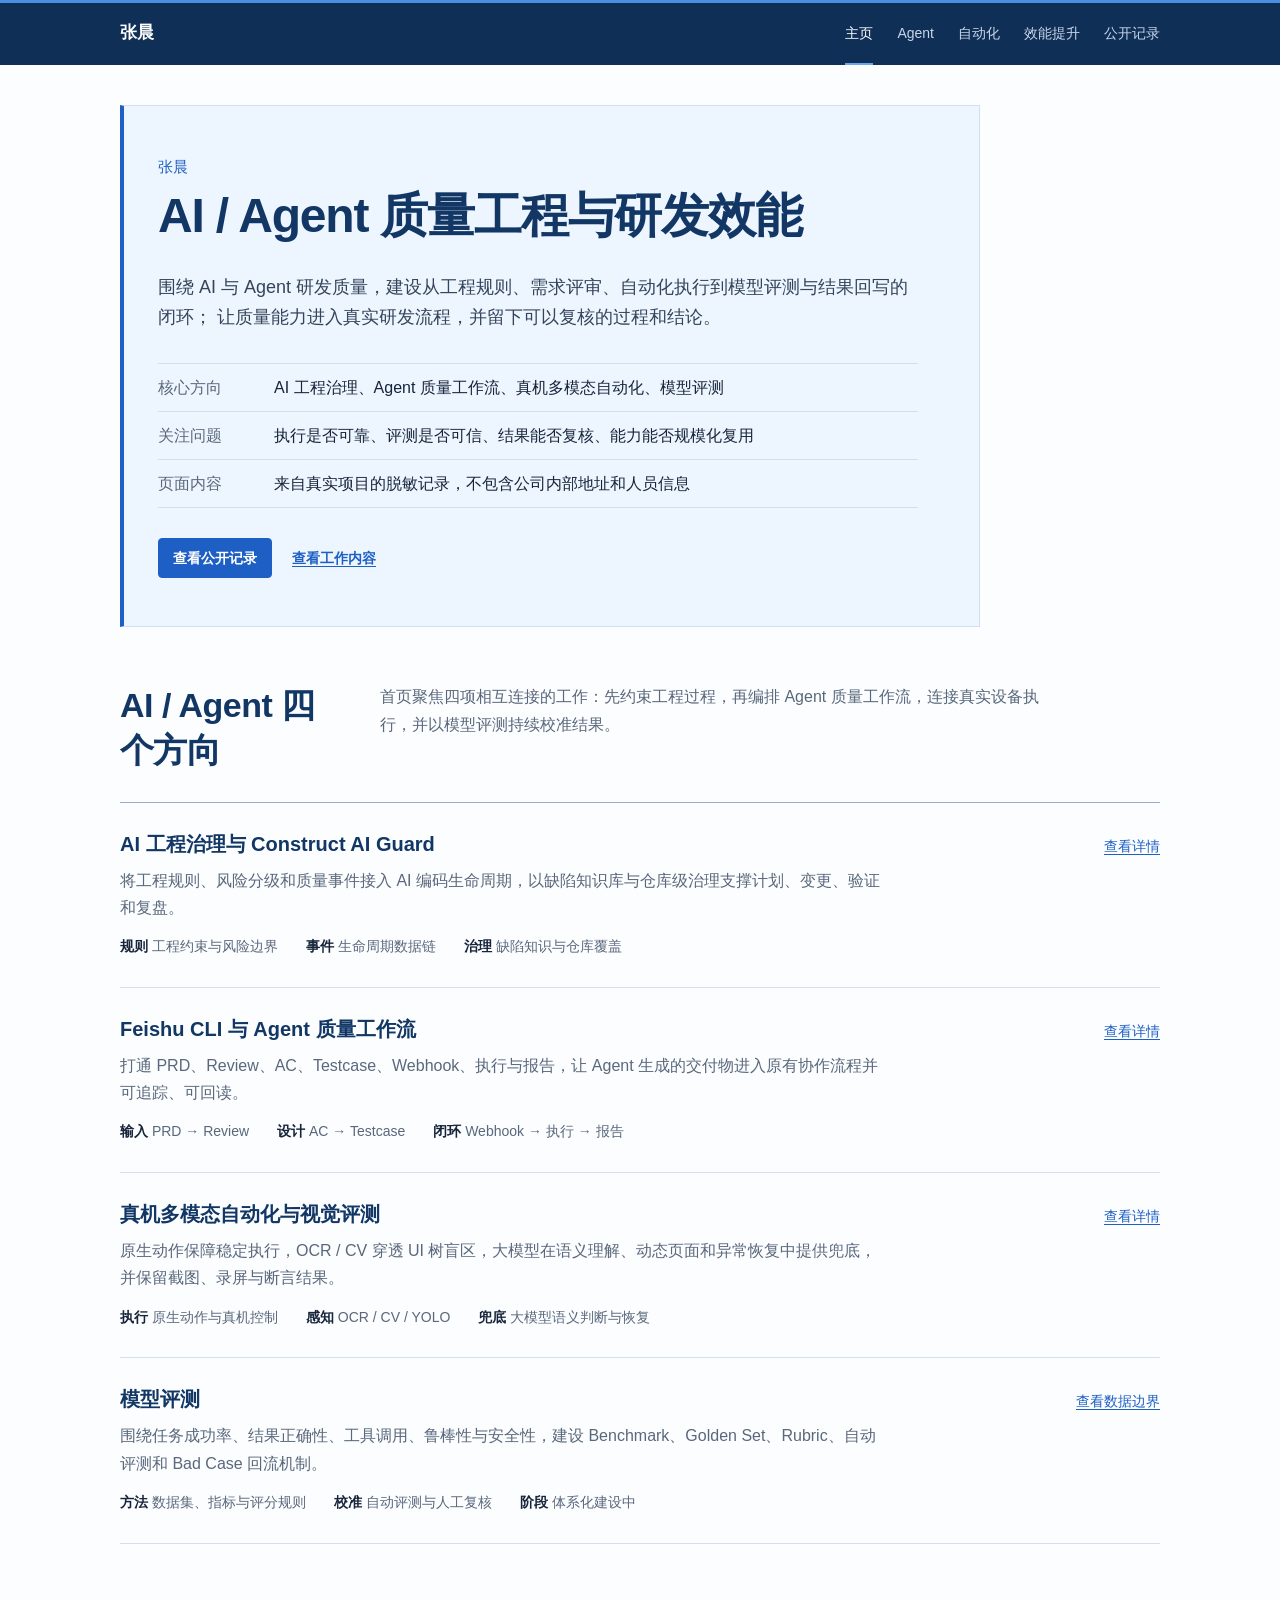
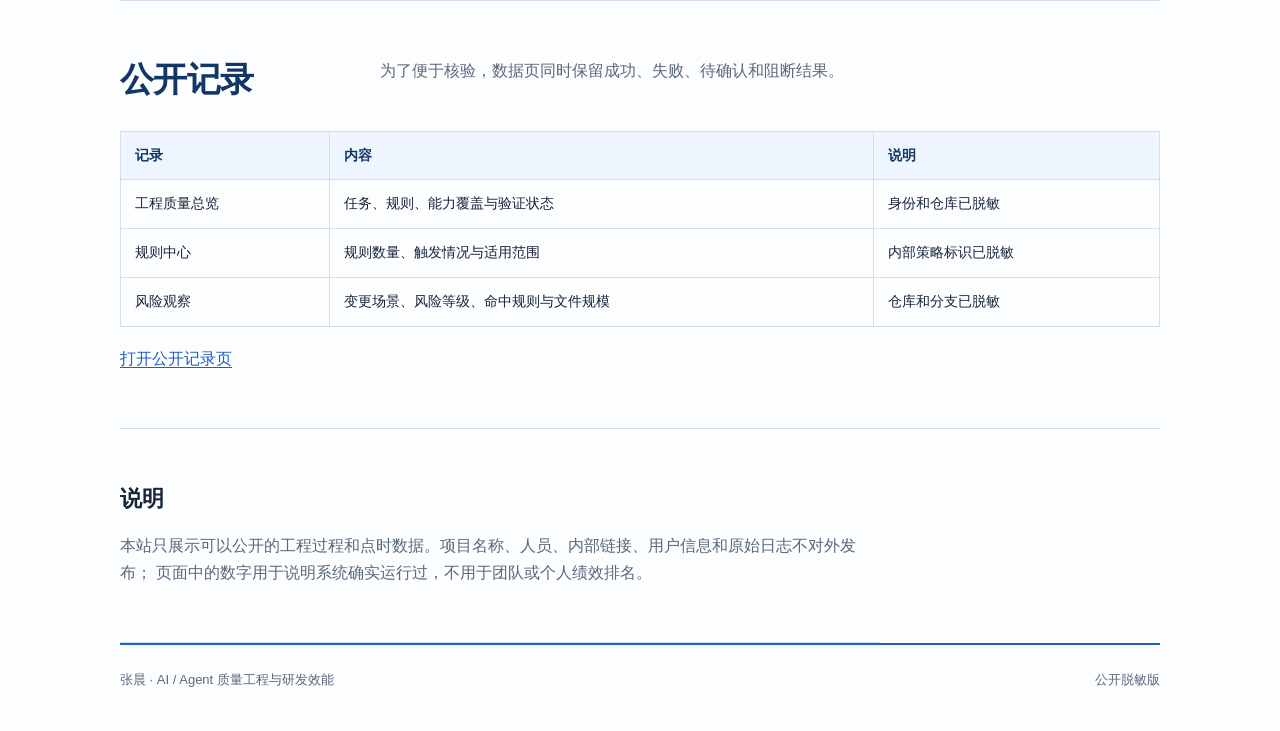
==== index.html @ 1f20533f "Publish complete personal site" ====
<!doctype html>
<html lang="zh-CN">
  <head>
    <meta charset="utf-8">
    <meta name="viewport" content="width=device-width, initial-scale=1">
    <meta name="description" content="张晨的 AI / Agent 质量工程主页：AI 工程治理、Agent 质量工作流、真机多模态自动化与模型评测。">
    <meta name="theme-color" content="#102f57">
    <link rel="canonical" href="https://maple42.github.io/">
    <meta property="og:type" content="website">
    <meta property="og:locale" content="zh_CN">
    <meta property="og:title" content="张晨｜AI / Agent 质量工程与研发效能">
    <meta property="og:description" content="AI 工程治理、Agent 质量工作流、真机多模态自动化与模型评测。">
    <meta property="og:url" content="https://maple42.github.io/">
    <meta property="og:image" content="https://maple42.github.io/assets/ai-quality-overview-redacted.webp">
    <meta name="twitter:card" content="summary_large_image">
    <title>张晨｜AI / Agent 质量工程与研发效能</title>
    <link rel="stylesheet" href="/styles.css?v=20260930-case-carousel">
    <script src="/app.js?v=20260930-case-carousel" defer></script>
  </head>
  <body class="resume-home">
    <a class="skip-link" href="#main">跳到主要内容</a>

    <header class="site-header" data-header>
      <a class="identity" href="/" aria-label="返回张晨个人主页">张晨</a>
      <button class="nav-toggle" type="button" aria-expanded="false" aria-controls="primary-nav" data-nav-toggle>
        <span class="sr-only">打开导航</span>
        <span></span><span></span>
      </button>
      <nav class="primary-nav" id="primary-nav" aria-label="主要导航" data-nav>
        <a class="active" href="/" aria-current="page">主页</a>
        <a href="/agent/">Agent</a>
        <a href="/automation/">自动化</a>
        <a href="/efficiency/">效能提升</a>
        <a href="/evidence/">公开记录</a>
      </nav>
    </header>

    <main id="main" class="resume-main">
      <section class="profile-intro" aria-labelledby="profile-title">
        <p class="profile-name">张晨</p>
        <h1 id="profile-title">AI / Agent 质量工程与研发效能</h1>
        <p class="profile-summary">
          围绕 AI 与 Agent 研发质量，建设从工程规则、需求评审、自动化执行到模型评测与结果回写的闭环；
          让质量能力进入真实研发流程，并留下可以复核的过程和结论。
        </p>
        <dl class="profile-meta">
          <div><dt>核心方向</dt><dd>AI 工程治理、Agent 质量工作流、真机多模态自动化、模型评测</dd></div>
          <div><dt>关注问题</dt><dd>执行是否可靠、评测是否可信、结果能否复核、能力能否规模化复用</dd></div>
          <div><dt>页面内容</dt><dd>来自真实项目的脱敏记录，不包含公司内部地址和人员信息</dd></div>
        </dl>
        <div class="intro-links">
          <a class="button button-primary" href="/evidence/">查看公开记录</a>
          <a class="text-link" href="#work">查看工作内容</a>
        </div>
      </section>

      <section class="resume-section" id="work" aria-labelledby="work-title">
        <header class="resume-section-heading">
          <h2 id="work-title">AI / Agent 四个方向</h2>
          <p>首页聚焦四项相互连接的工作：先约束工程过程，再编排 Agent 质量工作流，连接真实设备执行，并以模型评测持续校准结果。</p>
        </header>

        <div class="work-list">
          <article id="engineering-governance">
            <div class="work-title-row">
              <h3>AI 工程治理与 Construct AI Guard</h3>
              <a href="/agent/">查看详情</a>
            </div>
            <p>将工程规则、风险分级和质量事件接入 AI 编码生命周期，以缺陷知识库与仓库级治理支撑计划、变更、验证和复盘。</p>
            <ul class="fact-list">
              <li><strong>规则</strong> 工程约束与风险边界</li>
              <li><strong>事件</strong> 生命周期数据链</li>
              <li><strong>治理</strong> 缺陷知识与仓库覆盖</li>
            </ul>
          </article>

          <article id="agent-quality-workflow">
            <div class="work-title-row">
              <h3>Feishu CLI 与 Agent 质量工作流</h3>
              <a href="/agent/">查看详情</a>
            </div>
            <p>打通 PRD、Review、AC、Testcase、Webhook、执行与报告，让 Agent 生成的交付物进入原有协作流程并可追踪、可回读。</p>
            <ul class="fact-list">
              <li><strong>输入</strong> PRD → Review</li>
              <li><strong>设计</strong> AC → Testcase</li>
              <li><strong>闭环</strong> Webhook → 执行 → 报告</li>
            </ul>
          </article>

          <article id="multimodal-automation">
            <div class="work-title-row">
              <h3>真机多模态自动化与视觉评测</h3>
              <a href="/automation/">查看详情</a>
            </div>
            <p>原生动作保障稳定执行，OCR / CV 穿透 UI 树盲区，大模型在语义理解、动态页面和异常恢复中提供兜底，并保留截图、录屏与断言结果。</p>
            <ul class="fact-list">
              <li><strong>执行</strong> 原生动作与真机控制</li>
              <li><strong>感知</strong> OCR / CV / YOLO</li>
              <li><strong>兜底</strong> 大模型语义判断与恢复</li>
            </ul>
          </article>

          <article id="model-evaluation">
            <div class="work-title-row">
              <h3>模型评测</h3>
              <a href="/evidence/">查看数据边界</a>
            </div>
            <p>围绕任务成功率、结果正确性、工具调用、鲁棒性与安全性，建设 Benchmark、Golden Set、Rubric、自动评测和 Bad Case 回流机制。</p>
            <ul class="fact-list">
              <li><strong>方法</strong> 数据集、指标与评分规则</li>
              <li><strong>校准</strong> 自动评测与人工复核</li>
              <li><strong>阶段</strong> 体系化建设中</li>
            </ul>
          </article>
        </div>
      </section>

      <section class="resume-section" aria-labelledby="records-title">
        <header class="resume-section-heading">
          <h2 id="records-title">公开记录</h2>
          <p>为了便于核验，数据页同时保留成功、失败、待确认和阻断结果。</p>
        </header>
        <div class="records-table-wrap">
          <table class="records-table">
            <thead>
              <tr><th>记录</th><th>内容</th><th>说明</th></tr>
            </thead>
            <tbody>
              <tr><td>工程质量总览</td><td>任务、规则、能力覆盖与验证状态</td><td>身份和仓库已脱敏</td></tr>
              <tr><td>规则中心</td><td>规则数量、触发情况与适用范围</td><td>内部策略标识已脱敏</td></tr>
              <tr><td>风险观察</td><td>变更场景、风险等级、命中规则与文件规模</td><td>仓库和分支已脱敏</td></tr>
            </tbody>
          </table>
        </div>
        <p class="section-link"><a href="/evidence/">打开公开记录页</a></p>
      </section>

      <section class="resume-section resume-note" aria-labelledby="note-title">
        <h2 id="note-title">说明</h2>
        <p>
          本站只展示可以公开的工程过程和点时数据。项目名称、人员、内部链接、用户信息和原始日志不对外发布；
          页面中的数字用于说明系统确实运行过，不用于团队或个人绩效排名。
        </p>
      </section>
    </main>

    <footer>
      <p>张晨 · AI / Agent 质量工程与研发效能</p>
      <p>公开脱敏版</p>
    </footer>
  </body>
</html>
---- styles.css ----
:root {
  --bg: #fbfdff;
  --surface: #eef5ff;
  --text: #17243a;
  --muted: #5a687b;
  --line: #d4dfed;
  --line-strong: #97acc7;
  --accent: #1d5fc4;
  --accent-dark: #164a9a;
  --accent-soft: #edf5ff;
  --accent-deep: #123765;
  --header: #102f57;
  --max: 1040px;
  --reading: 760px;
}

* { box-sizing: border-box; }

html {
  scroll-behavior: smooth;
  scroll-padding-top: 80px;
}

body {
  margin: 0;
  color: var(--text);
  background: var(--bg);
  font-family: -apple-system, BlinkMacSystemFont, "Segoe UI", "Microsoft YaHei", "PingFang SC", Arial, sans-serif;
  font-size: 16px;
  line-height: 1.7;
  text-rendering: optimizeLegibility;
}

body.menu-open { overflow: hidden; }

a {
  color: var(--accent);
  text-decoration-thickness: 1px;
  text-underline-offset: 3px;
}

a:hover { color: var(--accent-dark); }

button,
a { -webkit-tap-highlight-color: transparent; }

:where(a, button):focus-visible {
  outline: 2px solid var(--accent);
  outline-offset: 3px;
}

img { display: block; max-width: 100%; }

h1,
h2,
h3,
p { overflow-wrap: anywhere; }

h1,
h2,
h3 {
  margin-top: 0;
  line-height: 1.3;
}

h1 { font-size: clamp(34px, 5vw, 48px); letter-spacing: -.025em; }
h2 { font-size: clamp(26px, 3vw, 34px); letter-spacing: -.015em; }
h3 { font-size: 20px; }

strong { font-weight: 650; }

.sr-only {
  position: absolute;
  width: 1px;
  height: 1px;
  padding: 0;
  margin: -1px;
  overflow: hidden;
  clip: rect(0, 0, 0, 0);
  white-space: nowrap;
  border: 0;
}

.skip-link {
  position: fixed;
  top: 10px;
  left: 10px;
  z-index: 100;
  padding: 8px 12px;
  color: #fff;
  background: var(--text);
  transform: translateY(-150%);
}

.skip-link:focus { transform: none; }

.site-header {
  position: sticky;
  top: 0;
  z-index: 20;
  display: flex;
  align-items: center;
  justify-content: space-between;
  width: 100%;
  min-height: 64px;
  padding: 0 max(24px, calc((100vw - var(--max)) / 2));
  border-top: 3px solid #4d8fdf;
  border-bottom: 0;
  background: var(--header);
}

.identity {
  color: #fff;
  font-size: 17px;
  font-weight: 650;
  text-decoration: none;
}

.identity:hover { color: #fff; }
.site-header :focus-visible { outline-color: #9cc7ff; }

.identity-mark { display: none; }

.primary-nav {
  display: flex;
  align-items: center;
  gap: 24px;
}

.primary-nav a {
  padding: 19px 0 17px;
  border-bottom: 2px solid transparent;
  color: #c7d6e9;
  font-size: 14px;
  text-decoration: none;
}

.primary-nav a:hover,
.primary-nav a.active,
.primary-nav a[aria-current] {
  color: #fff;
  border-bottom-color: #6aa7ef;
}

.nav-toggle { display: none; }

.resume-main,
.hero,
.section-pad,
footer {
  width: min(calc(100% - 48px), var(--max));
  margin-inline: auto;
}

/* Homepage: deliberately close to a normal résumé page. */
.profile-intro {
  max-width: 860px;
  margin-top: 40px;
  padding: 48px 34px;
  border: 1px solid var(--line);
  border-left: 4px solid var(--accent);
  background: var(--accent-soft);
}

.profile-name {
  margin: 0 0 6px;
  color: var(--accent);
  font-size: 15px;
}

.profile-intro h1 { margin-bottom: 24px; color: var(--accent-deep); }

.profile-summary {
  max-width: var(--reading);
  margin: 0 0 30px;
  color: #34445a;
  font-size: 18px;
}

.profile-meta {
  max-width: var(--reading);
  margin: 0;
  border-top: 1px solid var(--line);
}

.profile-meta > div {
  display: grid;
  grid-template-columns: 96px 1fr;
  gap: 20px;
  padding: 10px 0;
  border-bottom: 1px solid var(--line);
}

.profile-meta dt { color: var(--muted); }
.profile-meta dd { margin: 0; }

.intro-links,
.hero-actions {
  display: flex;
  flex-wrap: wrap;
  align-items: center;
  gap: 14px 20px;
  margin-top: 30px;
}

.button {
  display: inline-flex;
  align-items: center;
  min-height: 40px;
  padding: 7px 14px;
  border: 1px solid var(--line-strong);
  border-radius: 4px;
  font-size: 14px;
  font-weight: 600;
  text-decoration: none;
}

.button-primary {
  border-color: var(--accent);
  color: #fff;
  background: var(--accent);
}

.button-primary:hover { color: #fff; background: var(--accent-dark); }
.text-link { font-size: 14px; font-weight: 600; }

.resume-section {
  padding: 56px 0;
  border-bottom: 1px solid var(--line);
}

.resume-section-heading {
  display: grid;
  grid-template-columns: 220px 1fr;
  gap: 40px;
  margin-bottom: 30px;
}

.resume-section-heading h2,
.resume-section-heading p { margin: 0; }
.resume-section-heading h2 { color: var(--accent-deep); }
.resume-section-heading p { max-width: 660px; color: var(--muted); }

.work-list { border-top: 1px solid var(--line-strong); }

.work-list article {
  padding: 28px 0;
  border-bottom: 1px solid var(--line);
}

.work-title-row {
  display: flex;
  align-items: baseline;
  justify-content: space-between;
  gap: 20px;
}

.work-title-row h3 { margin-bottom: 10px; color: var(--accent-deep); }
.work-title-row a { flex: none; font-size: 14px; }
.work-list article > p { max-width: 760px; margin: 0 0 14px; color: var(--muted); }

.fact-list {
  display: flex;
  flex-wrap: wrap;
  gap: 8px 28px;
  margin: 0;
  padding: 0;
  color: var(--muted);
  font-size: 14px;
  list-style: none;
}

.fact-list strong { color: var(--text); }

.records-table-wrap { overflow-x: auto; }

.records-table {
  width: 100%;
  border-collapse: collapse;
  font-size: 14px;
}

.records-table th,
.records-table td {
  padding: 12px 14px;
  border: 1px solid var(--line);
  text-align: left;
  vertical-align: top;
}

.records-table th { color: var(--accent-deep); background: var(--surface); font-weight: 600; }
.section-link { margin: 18px 0 0; }
.resume-note { max-width: var(--reading); }
.resume-note h2 { font-size: 22px; }
.resume-note p { margin-bottom: 0; color: var(--muted); }

/* Detail pages */
.hero {
  display: block;
  min-height: 0;
  margin-top: 32px;
  padding: 48px 32px 38px;
  border: 1px solid var(--line);
  border-left: 4px solid var(--accent);
  background: var(--accent-soft);
}

.hero-copy { max-width: 780px; }

.eyebrow,
.section-index,
.case-label {
  margin: 0 0 12px;
  color: var(--accent);
  font-size: 13px;
  font-weight: 600;
}

.eyebrow > span { display: none; }
.hero h1 { margin-bottom: 20px; color: var(--accent-deep); }
.hero h1 em,
.closing h2 em { color: inherit; font-style: normal; }

.hero-lede {
  max-width: var(--reading);
  margin: 0;
  color: #34445a;
  font-size: 18px;
}

.proof-strip {
  display: grid;
  grid-template-columns: repeat(4, 1fr);
  margin-top: 44px;
  border-top: 1px solid var(--line);
  border-bottom: 1px solid var(--line);
  background: rgba(255, 255, 255, .66);
}

.proof-strip article { padding: 16px 18px 16px 0; }
.proof-strip article + article { padding-left: 18px; border-left: 1px solid var(--line); }
.proof-strip strong { display: block; margin-bottom: 2px; color: var(--accent-deep); font-size: 20px; }
.proof-strip span { color: var(--muted); font-size: 13px; }

.section-pad { padding: 64px 0; }

.manifesto { max-width: var(--reading); }
.manifesto h2 { margin-bottom: 18px; }
.manifesto > p:last-child { margin-bottom: 0; color: var(--muted); }

.section-heading {
  max-width: var(--reading);
  margin-bottom: 36px;
}

.section-heading h2 { margin-bottom: 16px; color: var(--accent-deep); }
.section-heading > p:last-child { margin-bottom: 0; color: var(--muted); }

.control-plane { border-top: 1px solid var(--line-strong); }

.system-stack {
  margin: 0;
  padding: 0;
  border-top: 1px solid var(--line-strong);
  list-style: none;
}

.system-stack li {
  display: grid;
  grid-template-columns: 46px minmax(0, 1fr) 180px;
  gap: 20px;
  align-items: start;
  padding: 16px 0;
  border-bottom: 1px solid var(--line);
}

.system-stack li > span,
.system-stack li > small {
  color: var(--muted);
  font-size: 12px;
}

.system-stack li > span { color: var(--accent); font-weight: 700; }

.system-stack li > small { text-align: right; }
.system-stack strong { display: block; margin-bottom: 2px; }
.system-stack p { margin: 0; color: var(--muted); font-size: 14px; }

.component-grid {
  display: grid;
  grid-template-columns: repeat(2, minmax(0, 1fr));
  gap: 52px;
  margin-top: 52px;
}

.component-detail {
  padding-top: 18px;
  border-top: 2px solid var(--accent);
}

.component-detail h3 { margin-bottom: 12px; color: var(--accent-deep); font-size: 24px; }
.component-detail > p:not(.section-index) { margin: 0 0 22px; color: var(--muted); }

.component-spec {
  margin: 0;
  border-top: 1px solid var(--line);
}

.component-spec > div {
  display: grid;
  grid-template-columns: 62px 1fr;
  gap: 14px;
  padding: 12px 0;
  border-bottom: 1px solid var(--line);
}

.component-spec dt {
  color: var(--accent);
  font-size: 12px;
  font-weight: 600;
}

.component-spec dd { margin: 0; font-size: 14px; }

.execution-contract {
  margin-top: 56px;
  padding: 24px 0;
  border-top: 1px solid var(--line-strong);
  border-bottom: 1px solid var(--line-strong);
}

.execution-contract h3 { margin-bottom: 18px; color: var(--accent-deep); font-size: 22px; }

.state-flow {
  display: grid;
  grid-template-columns: repeat(8, minmax(0, 1fr));
  margin: 0;
  padding: 0;
  border: 1px solid var(--line);
  list-style: none;
}

.state-flow li {
  min-width: 0;
  padding: 12px;
}

.state-flow li + li { border-left: 1px solid var(--line); }
.state-flow span,
.state-flow strong,
.state-flow small { display: block; }
.state-flow span,
.state-flow small { color: var(--muted); font-size: 11px; }
.state-flow span { color: var(--accent); font-weight: 700; }
.state-flow strong { margin: 5px 0 2px; color: var(--accent-deep); font-size: 14px; }

.contract-note {
  max-width: 860px;
  margin: 16px 0 0;
  color: var(--muted);
  font-size: 13px;
}

.boundary-table-wrap {
  margin-top: 44px;
  overflow-x: auto;
}

.boundary-table {
  width: 100%;
  border-collapse: collapse;
  font-size: 14px;
}

.boundary-table th,
.boundary-table td {
  padding: 11px 13px;
  border: 1px solid var(--line);
  text-align: left;
  vertical-align: top;
}

.boundary-table th { color: var(--accent-deep); background: var(--surface); font-weight: 600; }
.boundary-table th:first-child { width: 150px; }
.boundary-table th:nth-child(2) { width: 160px; }

.capability { padding-top: 0; }

.capability-row {
  display: grid;
  grid-template-columns: minmax(260px, .85fr) minmax(0, 1.4fr);
  gap: clamp(32px, 6vw, 68px);
  align-items: start;
  padding: 56px 0;
  border-top: 1px solid var(--line-strong);
}

.capability-row:last-child { border-bottom: 1px solid var(--line-strong); }
.capability-row.reverse .capability-media,
.capability-row.reverse .capability-copy { order: initial; }
.capability-row.text-only { grid-template-columns: 1fr; }
.capability-row.text-only .capability-copy { max-width: 840px; }

.capability-media img {
  width: 100%;
  height: auto;
  border: 1px solid var(--line);
  background: var(--surface);
}

.image-tag {
  display: block;
  margin-top: 8px;
  color: var(--accent);
  font-size: 12px;
}

.case-carousel {
  border-top: 1px solid var(--line-strong);
  border-bottom: 1px solid var(--line-strong);
  background: #fff;
}

.case-carousel-toolbar {
  display: flex;
  align-items: center;
  justify-content: space-between;
  gap: 24px;
  min-height: 66px;
  padding: 10px 18px;
  border-bottom: 1px solid var(--line);
}

.case-carousel-tabs,
.case-carousel-controls {
  display: flex;
  align-items: center;
}

.case-carousel-tabs { gap: 26px; }

.case-carousel-tabs button {
  padding: 8px 0 6px;
  border: 0;
  border-bottom: 2px solid transparent;
  color: var(--muted);
  background: transparent;
  font: inherit;
  font-size: 14px;
  font-weight: 650;
  cursor: pointer;
}

.case-carousel-tabs button[aria-selected="true"] {
  border-bottom-color: var(--accent);
  color: var(--accent-deep);
}

.case-carousel-controls { gap: 10px; }

.case-carousel-controls button {
  display: grid;
  place-items: center;
  width: 38px;
  height: 38px;
  padding: 0;
  border: 1px solid var(--line);
  color: var(--accent-deep);
  background: #fff;
  font: inherit;
  font-size: 18px;
  line-height: 1;
  cursor: pointer;
}

.case-carousel-controls button:hover:not([aria-disabled="true"]) {
  border-color: var(--accent);
  color: var(--accent);
}

.case-carousel-controls button[aria-disabled="true"] { opacity: .38; cursor: default; }

.case-carousel-controls span {
  min-width: 44px;
  color: var(--muted);
  font-size: 12px;
  text-align: center;
}

.case-carousel-viewport {
  overflow-x: auto;
  overscroll-behavior-x: contain;
  scroll-snap-type: x mandatory;
  scrollbar-width: none;
}

.case-carousel-viewport::-webkit-scrollbar { display: none; }
.case-carousel-viewport:focus-visible { outline: 2px solid var(--accent); outline-offset: 3px; }
.case-carousel-track { display: flex; }

.case-slide {
  display: grid;
  grid-template-columns: minmax(0, 1.2fr) minmax(300px, .8fr);
  flex: 0 0 100%;
  min-width: 0;
  margin: 0;
  scroll-snap-align: start;
  scroll-snap-stop: always;
}

.case-slide-media {
  display: grid;
  place-items: center;
  height: 540px;
  min-width: 0;
  padding: 22px;
  overflow: hidden;
  border: 0;
  border-right: 1px solid var(--line);
  background: #f3f7fc;
}

.case-slide-media.snapshot-image-link { border-right: 1px solid var(--line); }

.case-slide-media > img,
.case-slide-media-pair .snapshot-image-link img {
  width: auto;
  max-width: 100%;
  height: auto;
  max-height: 100%;
  object-fit: contain;
}

.case-slide-media-pair {
  grid-template-columns: repeat(2, minmax(0, 1fr));
  gap: 14px;
}

.case-slide-media-pair .snapshot-image-link {
  display: grid;
  place-items: center;
  width: 100%;
  height: 100%;
  min-width: 0;
  overflow: hidden;
  border: 0;
}

.case-slide figcaption {
  display: flex;
  flex-direction: column;
  justify-content: center;
  padding: clamp(28px, 4vw, 46px);
  background: var(--bg);
}

.case-slide figcaption h3 {
  margin: 0 0 14px;
  color: var(--accent-deep);
  font-size: clamp(24px, 3vw, 32px);
}

.case-slide figcaption > p:not(.section-index) {
  margin: 0;
  color: var(--muted);
  font-size: 14px;
}

.case-slide figcaption > span {
  margin-top: 20px;
  padding-top: 14px;
  border-top: 1px solid var(--line);
  color: var(--accent);
  font-size: 12px;
  font-weight: 650;
}

.case-carousel-numbers {
  grid-template-columns: repeat(4, minmax(0, 1fr));
  margin-top: 24px;
}

.capability-copy h2 { margin-bottom: 16px; color: var(--accent-deep); font-size: clamp(25px, 3vw, 32px); }
.capability-intro { margin: 0 0 24px; color: var(--muted); }

.detail-list {
  margin: 0 0 22px;
  padding: 0;
  border-top: 1px solid var(--line);
  list-style: none;
}

.detail-list li {
  display: grid;
  grid-template-columns: 72px 1fr;
  gap: 18px;
  padding: 13px 0;
  border-bottom: 1px solid var(--line);
}

.detail-list li > span {
  color: var(--accent);
  font-size: 12px;
  font-weight: 600;
}

.detail-list strong { display: block; margin-bottom: 2px; }
.detail-list p { margin: 0; color: var(--muted); font-size: 14px; }

.tag-cloud {
  display: flex;
  flex-wrap: wrap;
  gap: 4px 18px;
  margin: 18px 0;
  color: var(--muted);
  font-size: 13px;
}

.tag-cloud span::before { content: "· "; color: var(--accent); }

.architecture-board {
  margin: 0 0 34px;
  border: 1px solid var(--line);
}

.architecture-board > a { display: block; overflow-x: auto; }
.architecture-board img { width: 100%; height: auto; background: var(--surface); }

.architecture-board figcaption {
  display: grid;
  grid-template-columns: 190px 1fr;
  gap: 20px;
  padding: 14px 16px;
  border-top: 1px solid var(--line);
  color: var(--muted);
  font-size: 13px;
}

.architecture-board figcaption p { margin: 0; }
.mobile-scroll-hint { display: none; }

.agent-architecture-hero {
  display: grid;
  align-items: center;
  width: min(calc(100% - 32px), 1500px);
  min-height: calc(100vh - 64px);
  min-height: calc(100svh - 64px);
  margin-inline: auto;
  padding: 20px 0 30px;
}

.architecture-board-primary {
  width: 100%;
  margin: 0;
  background: var(--surface);
}

.architecture-board-primary > a {
  display: flex;
  align-items: center;
  justify-content: center;
}

.architecture-board-primary img {
  width: auto;
  max-width: 100%;
  max-height: calc(100vh - 160px);
  max-height: calc(100svh - 160px);
  object-fit: contain;
}

.architecture-board-primary figcaption { background: var(--bg); }

.architecture-principles {
  display: grid;
  grid-template-columns: repeat(3, 1fr);
  gap: 28px;
}

.architecture-principles article { padding-top: 16px; border-top: 1px solid var(--line-strong); }
.architecture-principles article > span { color: var(--accent); font-size: 12px; font-weight: 700; }
.architecture-principles h3 { margin: 10px 0 6px; color: var(--accent-deep); }
.architecture-principles p { margin: 0; color: var(--muted); font-size: 14px; }

.case-grid {
  display: grid;
  grid-template-columns: repeat(2, minmax(0, 1fr));
  gap: 34px 48px;
}

.case-card { padding-top: 18px; border-top: 1px solid var(--line-strong); }
.case-number { display: block; margin-bottom: 8px; color: var(--accent); font-size: 12px; font-weight: 700; }
.case-card h3 { margin-bottom: 10px; color: var(--accent-deep); }
.case-card > p { color: var(--muted); }

.case-metrics {
  display: grid;
  grid-template-columns: auto 1fr;
  gap: 5px 12px;
  margin-top: 16px;
  padding-top: 12px;
  border-top: 1px solid var(--line);
  font-size: 13px;
}

.case-metrics span { color: var(--muted); }

.method {
  display: grid;
  grid-template-columns: minmax(0, .8fr) minmax(0, 1.2fr);
  gap: clamp(38px, 7vw, 80px);
  align-items: start;
}

.method-copy p { color: var(--muted); }
.method-copy h2 { color: var(--accent-deep); }
.method-flow { margin: 0; padding: 0; border-top: 1px solid var(--line-strong); list-style: none; }
.method-flow li { display: grid; grid-template-columns: 70px 1fr; gap: 18px; padding: 14px 0; border-bottom: 1px solid var(--line); }
.method-flow li > span { color: var(--accent); font-size: 12px; font-weight: 700; }
.method-flow strong { display: block; }
.method-flow p { margin: 2px 0 0; color: var(--muted); font-size: 13px; }

.evidence-source { color: var(--muted); font-size: 13px; }
.redaction { color: #8c959f; letter-spacing: .08em; }

.evidence-numbers {
  display: grid;
  grid-template-columns: repeat(2, minmax(0, 1fr));
  gap: 12px 24px;
  margin: 20px 0;
  padding: 14px 0;
  border-top: 1px solid var(--line);
  border-bottom: 1px solid var(--line);
}

.evidence-numbers strong,
.evidence-numbers span { display: block; }
.evidence-numbers span { color: var(--muted); font-size: 13px; }
.evidence-note,
.snapshot-boundary { padding: 12px 14px; border-left: 3px solid var(--accent); color: var(--muted); background: var(--surface); font-size: 13px; }

.snapshot-grid {
  display: grid;
  grid-template-columns: repeat(2, minmax(0, 1fr));
  gap: 32px;
}

.snapshot-card { margin: 0; }
.snapshot-card-wide { grid-column: 1 / -1; }
.snapshot-image-link { display: block; border: 1px solid var(--line); }
.snapshot-image-link img { width: 100%; height: auto; }
.snapshot-card figcaption { padding-top: 12px; }
.snapshot-heading { display: flex; justify-content: space-between; gap: 16px; }
.snapshot-heading span,
.snapshot-heading > strong { color: var(--muted); font-size: 12px; }
.snapshot-heading span { color: var(--accent); font-weight: 700; }
.snapshot-heading h3 { margin: 4px 0 8px; }
.snapshot-card figcaption > p { margin: 0 0 12px; color: var(--muted); font-size: 14px; }
.snapshot-metrics { display: flex; flex-wrap: wrap; gap: 12px 24px; margin: 0; }
.snapshot-metrics div { min-width: 90px; }
.snapshot-metrics dt { font-weight: 650; }
.snapshot-metrics dd { margin: 0; color: var(--muted); font-size: 12px; }
.snapshot-boundary { margin-top: 28px; }

.closing {
  max-width: var(--reading);
  text-align: left;
  border-top: 1px solid var(--line-strong);
}

.closing h2 { margin-bottom: 14px; }
.closing > p { color: var(--muted); }

footer {
  display: flex;
  justify-content: space-between;
  gap: 24px;
  padding: 24px 0 40px;
  border-top: 2px solid var(--accent);
  color: var(--muted);
  font-size: 13px;
}

footer p { margin: 0; }

.reveal { opacity: 1; transform: none; }
.scroll-progress,
.back-to-top { display: none; }

.image-lightbox {
  width: min(1100px, calc(100vw - 40px));
  max-width: none;
  padding: 0;
  border: 1px solid var(--line-strong);
  background: #fff;
}

.image-lightbox::backdrop { background: rgba(0, 0, 0, .65); }
.lightbox-panel { position: relative; padding: 42px 18px 18px; }
.lightbox-panel img { max-height: 78vh; margin: 0 auto; }
.lightbox-panel p { margin: 12px 0 0; color: var(--muted); font-size: 13px; }
.lightbox-close { position: absolute; top: 6px; right: 10px; border: 0; background: transparent; font-size: 28px; cursor: pointer; }

@media (max-width: 820px) {
  .resume-section-heading,
  .capability-row,
  .method { grid-template-columns: 1fr; }

  .component-grid { grid-template-columns: 1fr; gap: 38px; }
  .state-flow { grid-template-columns: repeat(4, minmax(0, 1fr)); }
  .state-flow li:nth-child(5) { border-left: 0; }
  .state-flow li:nth-child(n+5) { border-top: 1px solid var(--line); }

  .case-slide { grid-template-columns: 1fr; }
  .case-slide-media,
  .case-slide-media.snapshot-image-link {
    height: 460px;
    border-right: 0;
    border-bottom: 1px solid var(--line);
  }
  .case-slide figcaption { min-height: 250px; }
  .case-carousel-numbers { grid-template-columns: repeat(2, minmax(0, 1fr)); }

  .architecture-principles { grid-template-columns: 1fr; gap: 20px; }
  .case-grid { gap: 28px; }
}

@media (max-width: 720px) {
  html { scroll-padding-top: 64px; }

  .resume-main,
  .hero,
  .section-pad,
  footer { width: min(calc(100% - 32px), var(--max)); }

  .site-header { min-height: 58px; padding-inline: 16px; }

  .nav-toggle {
    display: grid;
    place-content: center;
    gap: 5px;
    width: 40px;
    height: 40px;
    padding: 0;
    border: 1px solid var(--line);
    border-radius: 4px;
    background: #fff;
  }

  .nav-toggle > span:not(.sr-only) { display: block; width: 18px; height: 1px; background: var(--text); }

  .primary-nav {
    position: absolute;
    top: 57px;
    left: 0;
    right: 0;
    display: none;
    max-height: calc(100dvh - 58px);
    padding: 8px 16px 16px;
    overflow-y: auto;
    border-bottom: 1px solid var(--line);
    background: #fff;
  }

  .primary-nav.open { display: block; }
  .primary-nav a { display: block; padding: 10px 0; border-bottom: 1px solid var(--line); color: var(--muted); }
  .primary-nav a:hover,
  .primary-nav a.active,
  .primary-nav a[aria-current] { border-bottom-color: var(--line); color: var(--accent-deep); font-weight: 600; }

  .profile-intro { margin-top: 24px; padding: 36px 22px; }
  .profile-summary,
  .hero-lede { font-size: 16px; }
  .profile-meta > div { grid-template-columns: 1fr; gap: 2px; }
  .resume-section { padding: 44px 0; }
  .resume-section-heading { gap: 8px; }
  .work-title-row { align-items: flex-start; }
  .fact-list { display: block; }
  .fact-list li + li { margin-top: 5px; }

  .hero { margin-top: 24px; padding: 36px 22px 30px; }
  .proof-strip { grid-template-columns: repeat(2, 1fr); }
  .proof-strip article + article { border-left: 0; }
  .proof-strip article:nth-child(even) { padding-left: 16px; border-left: 1px solid var(--line); }
  .proof-strip article:nth-child(n+3) { border-top: 1px solid var(--line); }
  .section-pad { padding: 48px 0; }

  .capability-row { padding: 42px 0; }

  .system-stack li {
    grid-template-columns: 34px 1fr;
    gap: 12px;
  }

  .system-stack li > small {
    grid-column: 2;
    text-align: left;
  }

  .component-spec > div { grid-template-columns: 52px 1fr; }
  .state-flow { grid-template-columns: repeat(2, minmax(0, 1fr)); }
  .state-flow li:nth-child(odd) { border-left: 0; }
  .state-flow li:nth-child(n+3) { border-top: 1px solid var(--line); }
  .detail-list li,
  .method-flow li { grid-template-columns: 58px 1fr; gap: 12px; }
  .case-grid,
  .snapshot-grid { grid-template-columns: 1fr; }
  .snapshot-card-wide { grid-column: auto; }
  .evidence-numbers { grid-template-columns: 1fr; }
  .evidence-numbers.case-carousel-numbers { grid-template-columns: repeat(2, minmax(0, 1fr)); }

  .case-carousel-toolbar { flex-wrap: wrap; gap: 8px 18px; padding-inline: 14px; }
  .case-carousel-tabs { flex: 1 1 auto; justify-content: space-between; gap: 18px; }
  .case-carousel-controls { margin-left: auto; }
  .case-slide-media,
  .case-slide-media.snapshot-image-link { height: min(410px, 112vw); padding: 14px; }
  .case-slide-media-pair { gap: 8px; }
  .case-slide figcaption { min-height: 0; padding: 26px 22px 30px; }
  .case-slide figcaption h3 { font-size: 24px; }

  .architecture-board img { min-width: 760px; }
  .architecture-board figcaption { grid-template-columns: 1fr; gap: 4px; }
  .mobile-scroll-hint { display: inline; }

  .agent-architecture-hero {
    width: 100%;
    min-height: 0;
    padding: 12px 0 26px;
  }

  .architecture-board-primary {
    border-right: 0;
    border-left: 0;
  }

  .architecture-board-primary img {
    width: 100%;
    max-width: none;
    max-height: none;
    min-width: 900px;
  }

  .architecture-board-primary figcaption { padding-inline: 16px; }

  footer { display: block; }
  footer p + p { margin-top: 4px; }
}

@media (prefers-reduced-motion: reduce) {
  html { scroll-behavior: auto; }
}
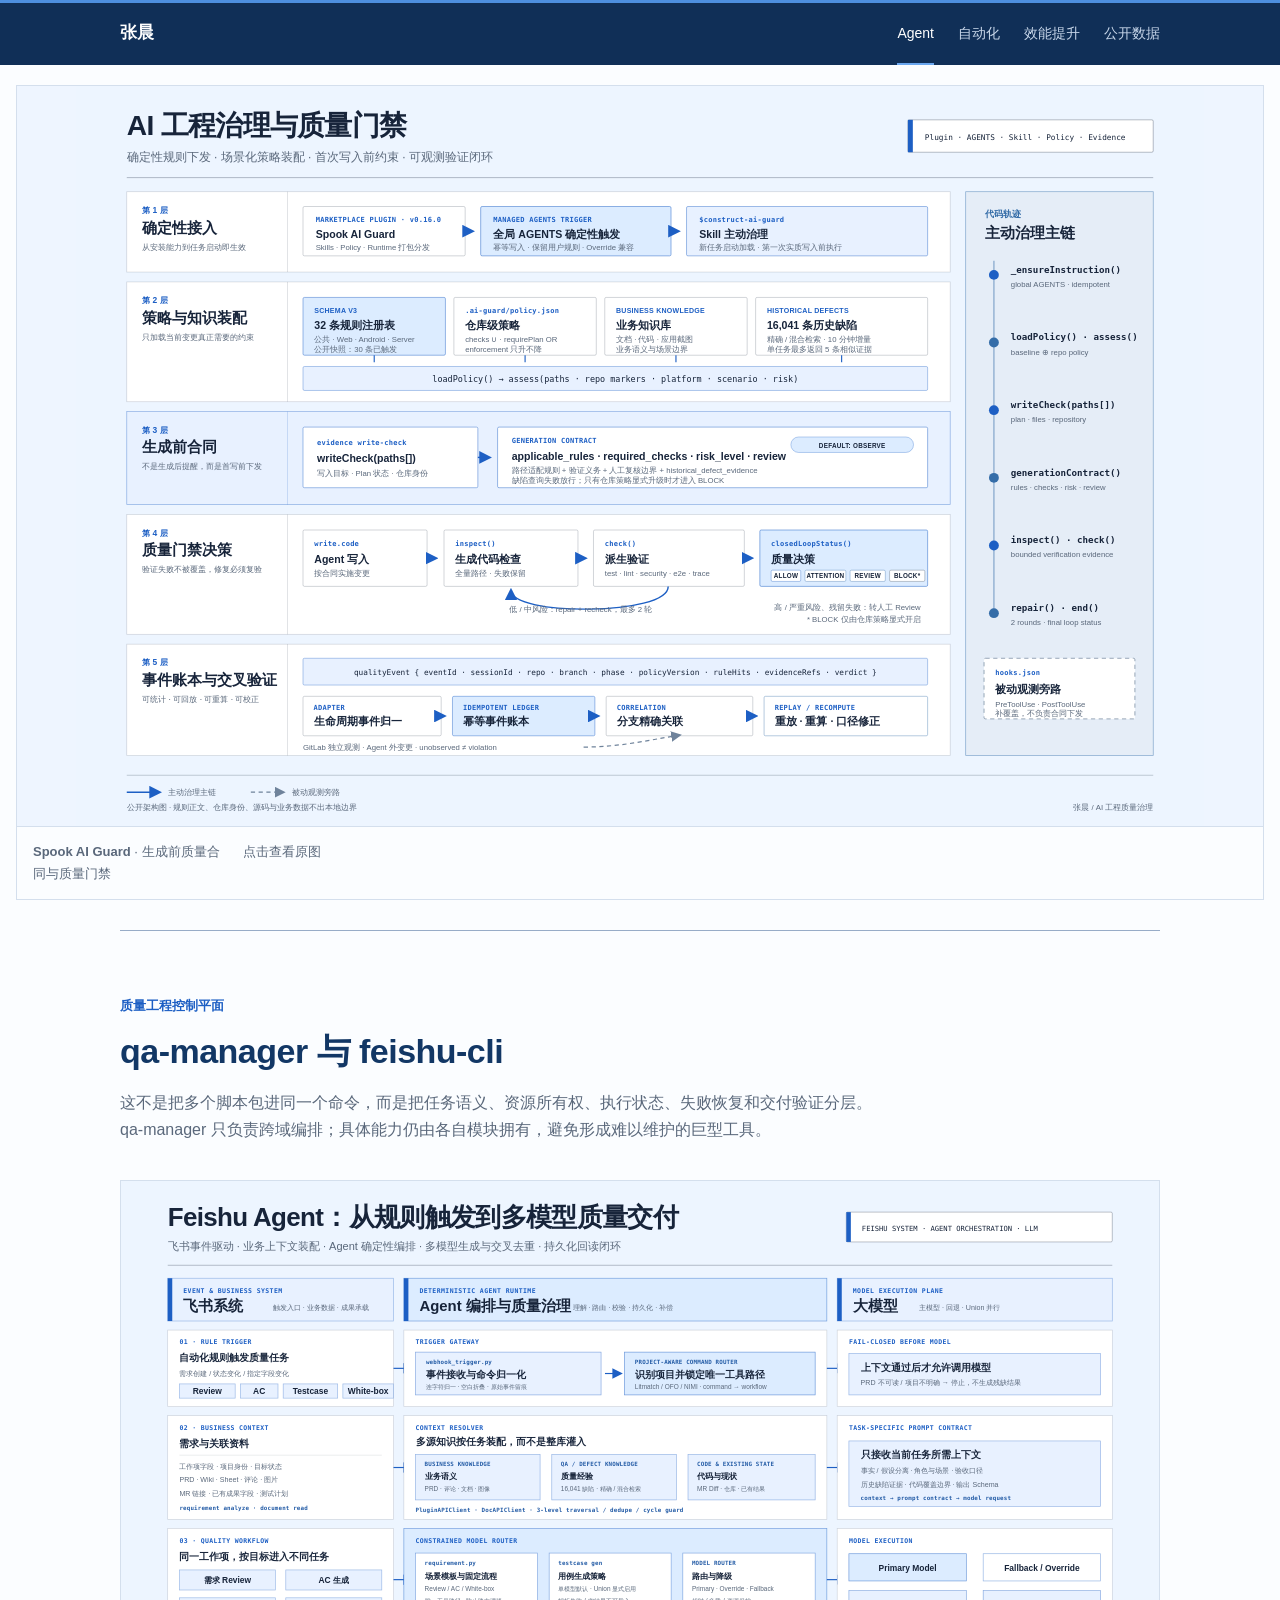
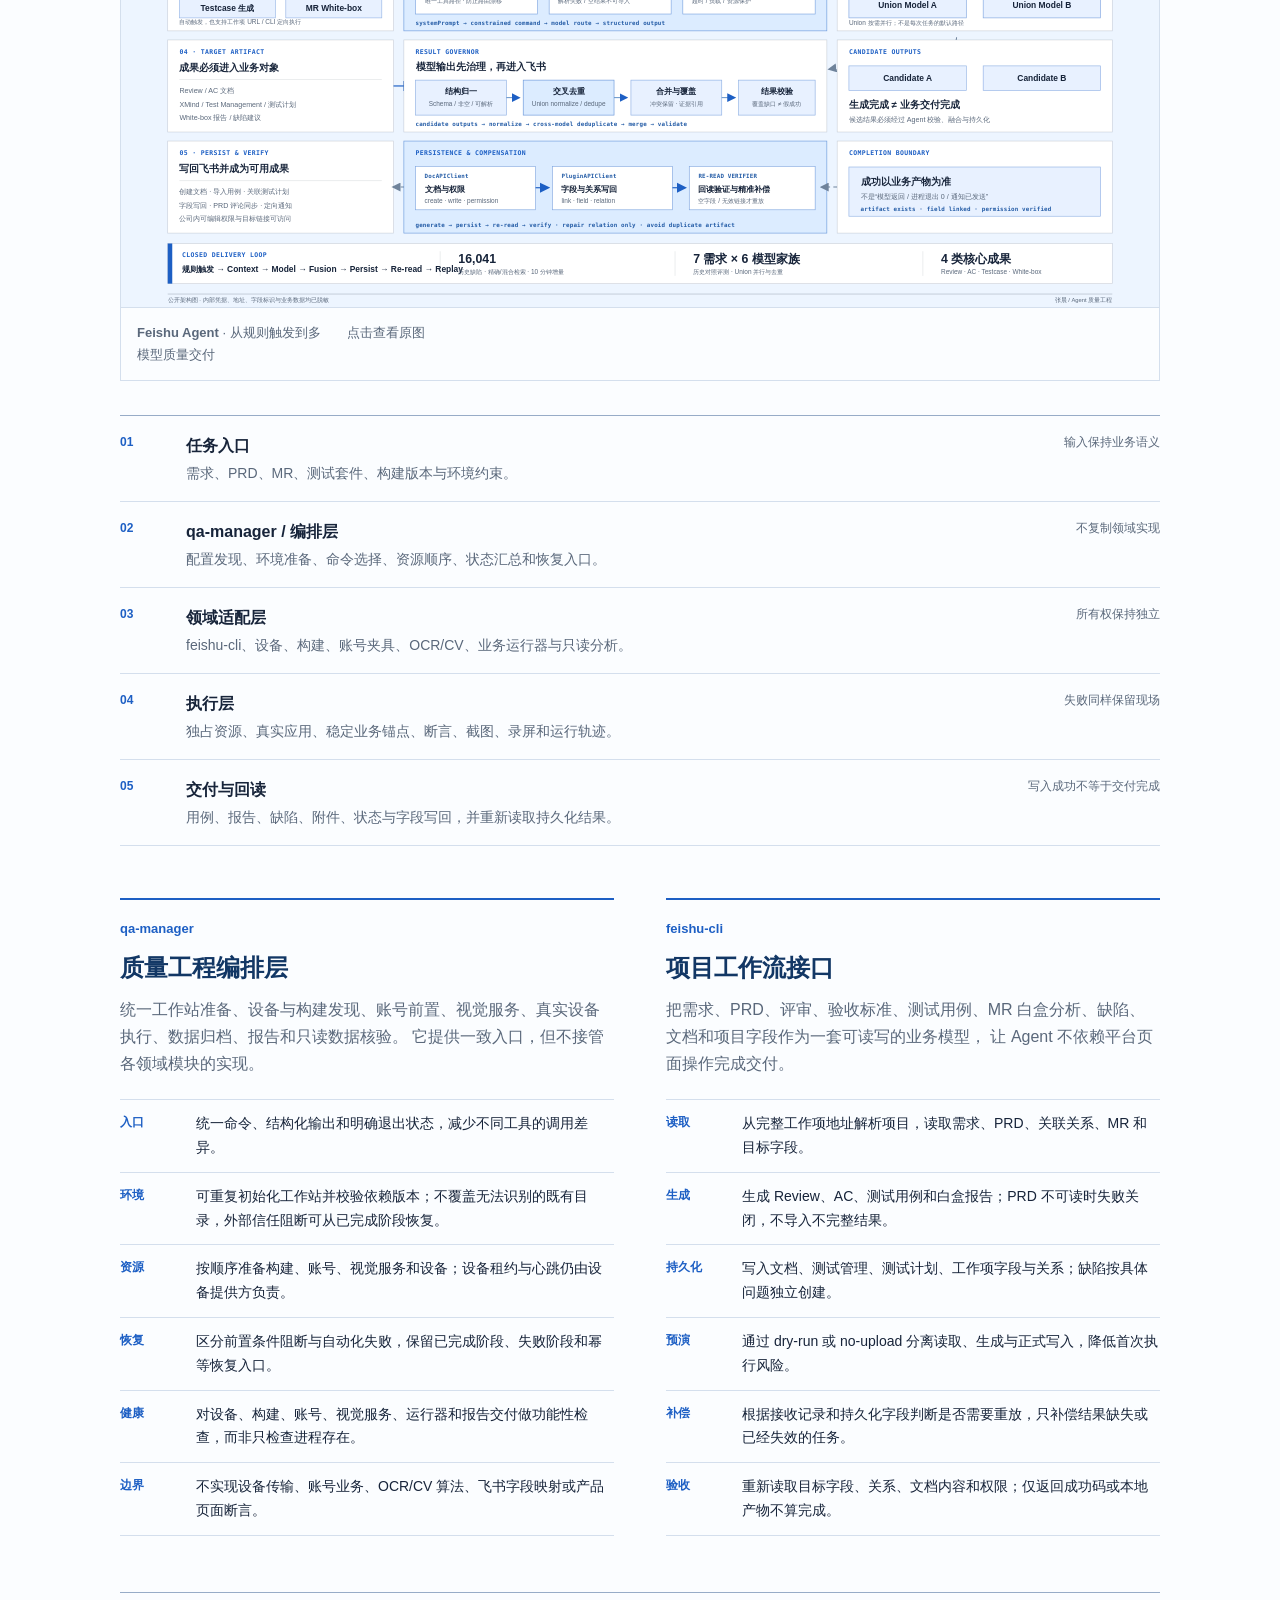
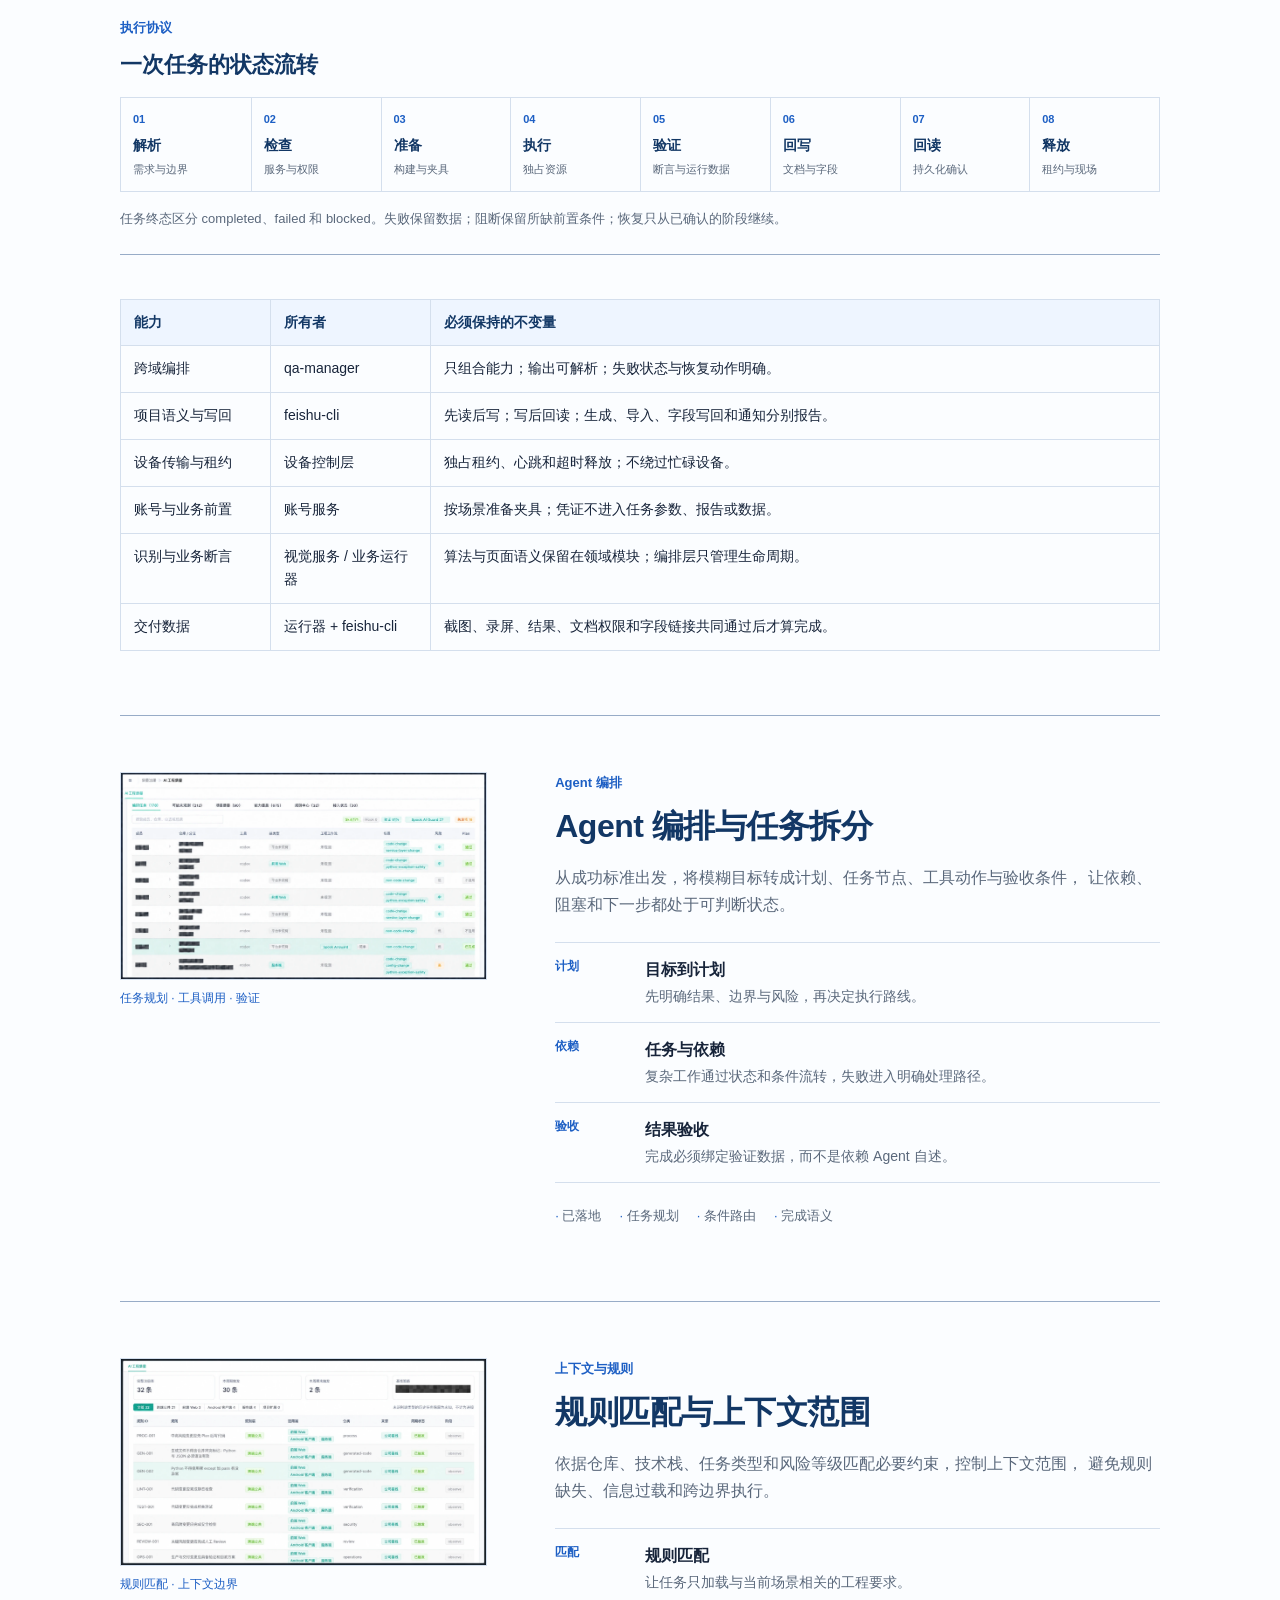
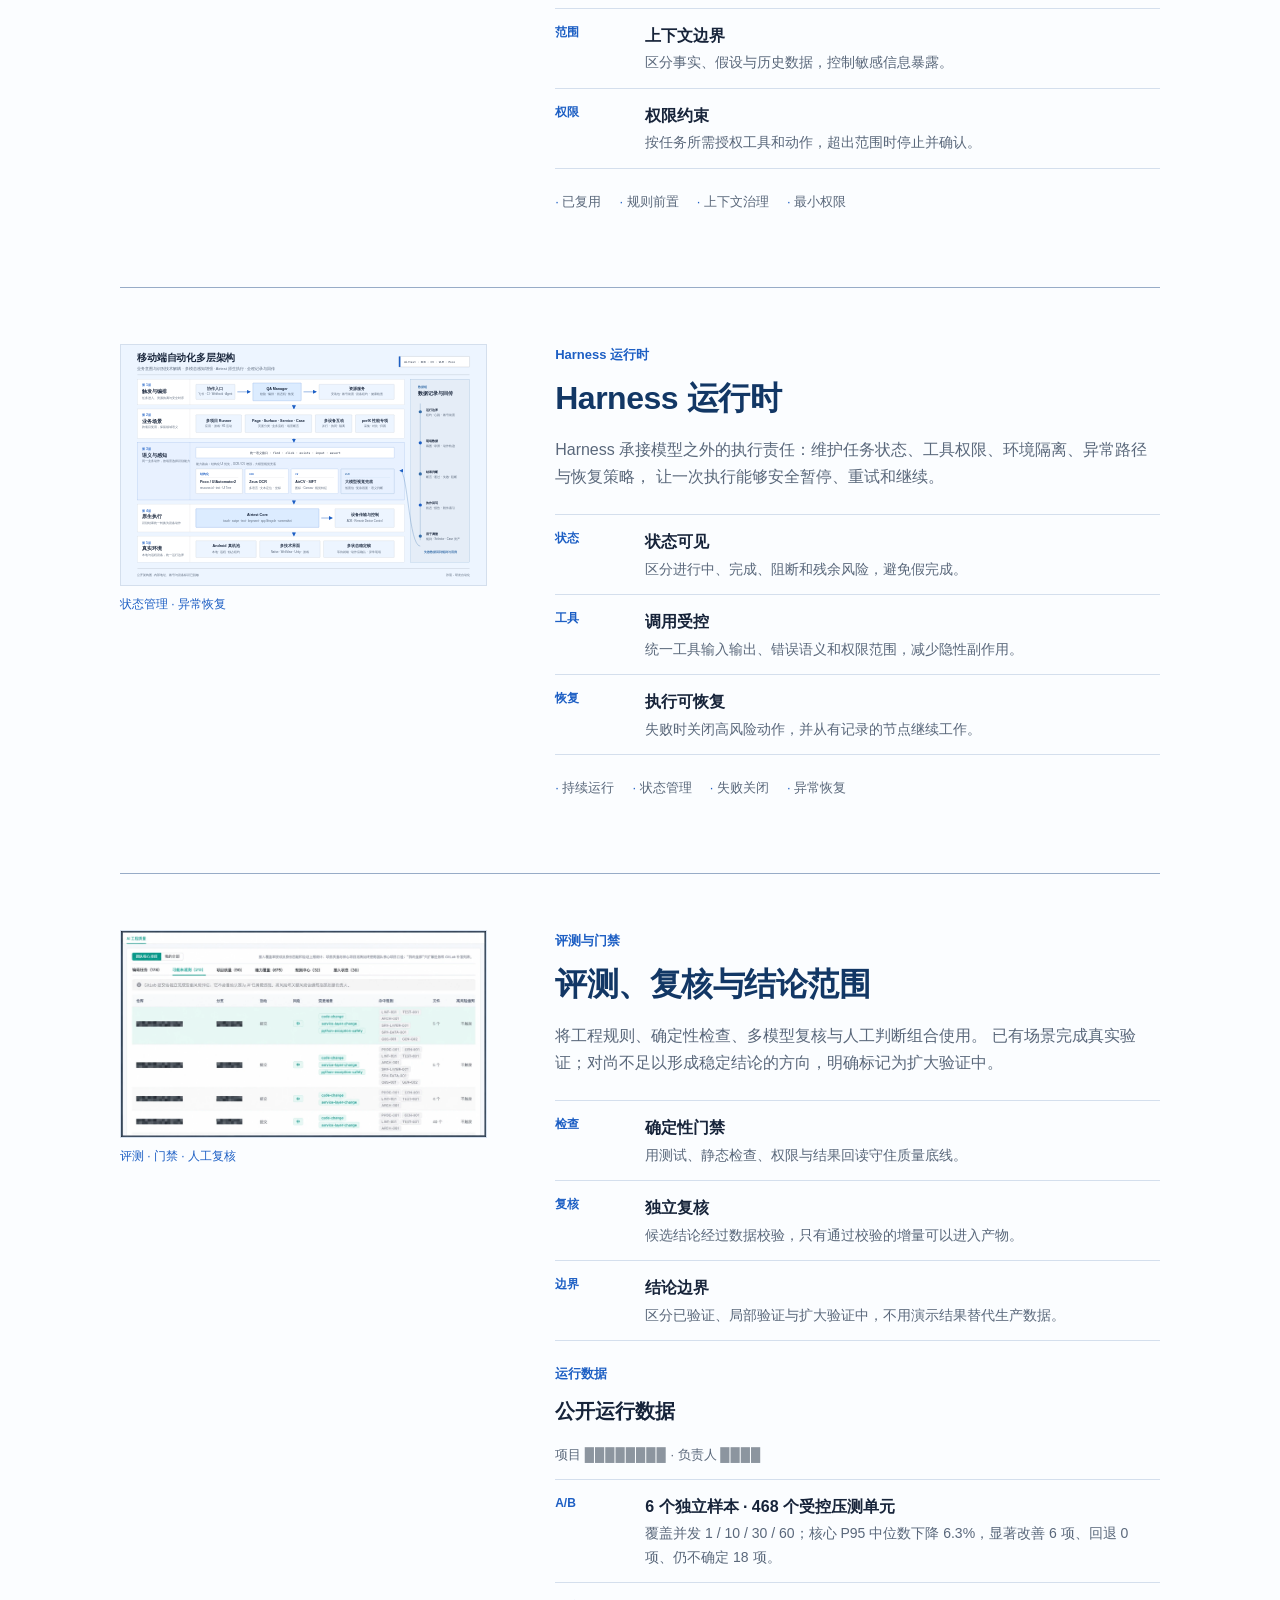
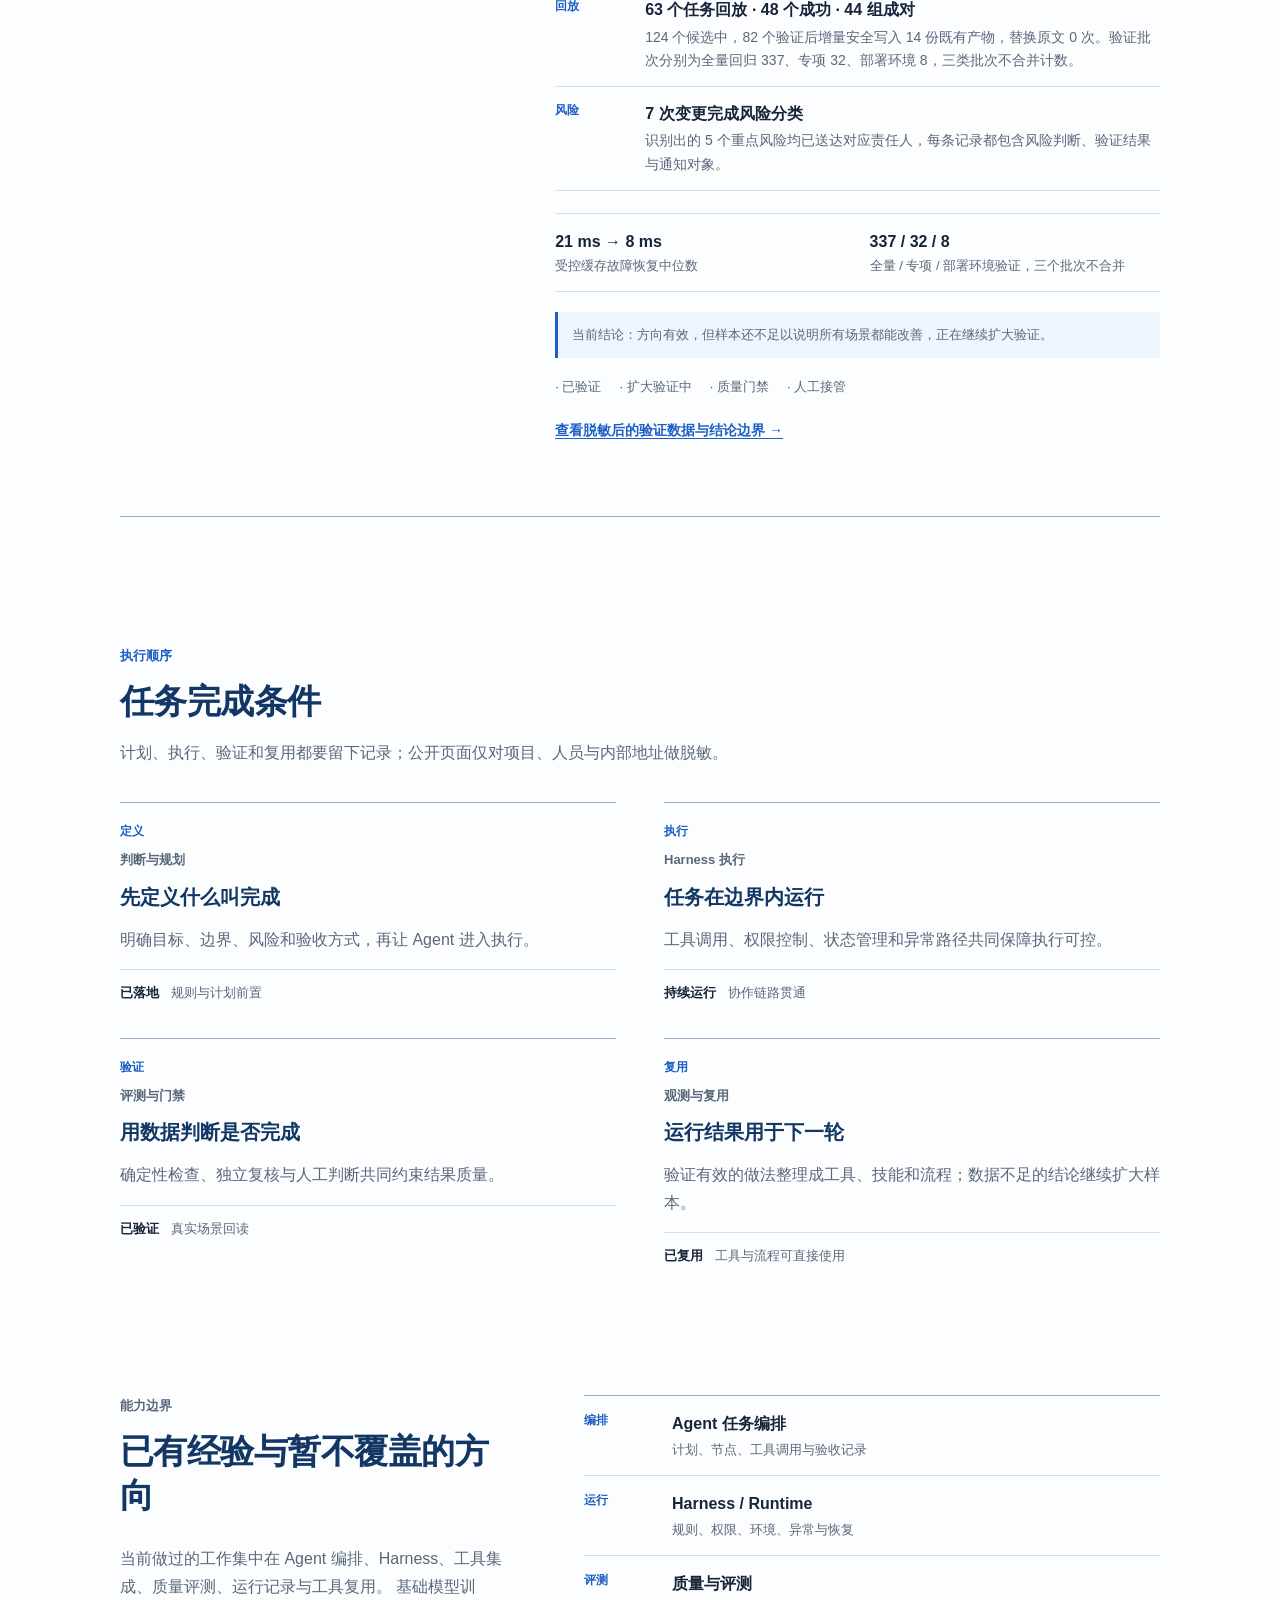
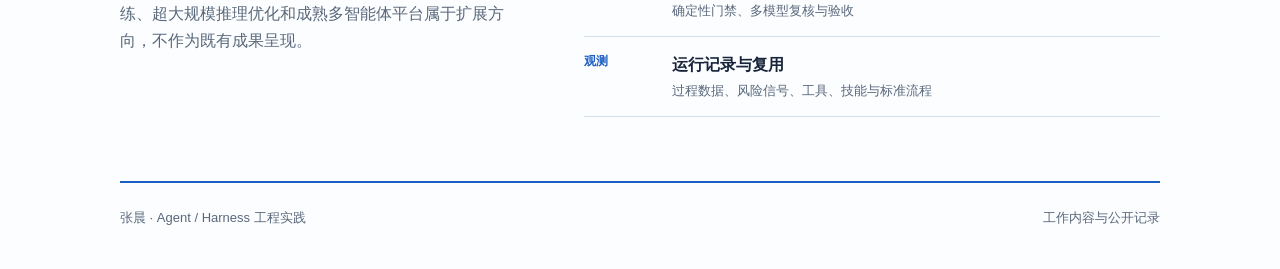
==== commit c2737bd8: "Make Agent the default homepage" ====
--- a/index.html
+++ b/index.html
@@ -3,150 +3,17 @@
   <head>
     <meta charset="utf-8">
     <meta name="viewport" content="width=device-width, initial-scale=1">
-    <meta name="description" content="张晨的 AI / Agent 质量工程主页：AI 工程治理、Agent 质量工作流、真机多模态自动化与模型评测。">
+    <meta name="description" content="张晨的 Agent 与 Harness 工程实践。">
     <meta name="theme-color" content="#102f57">
-    <link rel="canonical" href="https://maple42.github.io/">
-    <meta property="og:type" content="website">
-    <meta property="og:locale" content="zh_CN">
-    <meta property="og:title" content="张晨｜AI / Agent 质量工程与研发效能">
-    <meta property="og:description" content="AI 工程治理、Agent 质量工作流、真机多模态自动化与模型评测。">
-    <meta property="og:url" content="https://maple42.github.io/">
-    <meta property="og:image" content="https://maple42.github.io/assets/ai-quality-overview-redacted.webp">
-    <meta name="twitter:card" content="summary_large_image">
-    <title>张晨｜AI / Agent 质量工程与研发效能</title>
-    <link rel="stylesheet" href="/styles.css?v=20260930-case-carousel">
-    <script src="/app.js?v=20260930-case-carousel" defer></script>
+    <meta name="robots" content="index,follow">
+    <link rel="canonical" href="https://maple42.github.io/agent/">
+    <meta http-equiv="refresh" content="0; url=/agent/">
+    <title>张晨｜Agent / Harness 工程实践</title>
+    <script>
+      window.location.replace('/agent/' + window.location.search + window.location.hash);
+    </script>
   </head>
-  <body class="resume-home">
-    <a class="skip-link" href="#main">跳到主要内容</a>
-
-    <header class="site-header" data-header>
-      <a class="identity" href="/" aria-label="返回张晨个人主页">张晨</a>
-      <button class="nav-toggle" type="button" aria-expanded="false" aria-controls="primary-nav" data-nav-toggle>
-        <span class="sr-only">打开导航</span>
-        <span></span><span></span>
-      </button>
-      <nav class="primary-nav" id="primary-nav" aria-label="主要导航" data-nav>
-        <a class="active" href="/" aria-current="page">主页</a>
-        <a href="/agent/">Agent</a>
-        <a href="/automation/">自动化</a>
-        <a href="/efficiency/">效能提升</a>
-        <a href="/evidence/">公开记录</a>
-      </nav>
-    </header>
-
-    <main id="main" class="resume-main">
-      <section class="profile-intro" aria-labelledby="profile-title">
-        <p class="profile-name">张晨</p>
-        <h1 id="profile-title">AI / Agent 质量工程与研发效能</h1>
-        <p class="profile-summary">
-          围绕 AI 与 Agent 研发质量，建设从工程规则、需求评审、自动化执行到模型评测与结果回写的闭环；
-          让质量能力进入真实研发流程，并留下可以复核的过程和结论。
-        </p>
-        <dl class="profile-meta">
-          <div><dt>核心方向</dt><dd>AI 工程治理、Agent 质量工作流、真机多模态自动化、模型评测</dd></div>
-          <div><dt>关注问题</dt><dd>执行是否可靠、评测是否可信、结果能否复核、能力能否规模化复用</dd></div>
-          <div><dt>页面内容</dt><dd>来自真实项目的脱敏记录，不包含公司内部地址和人员信息</dd></div>
-        </dl>
-        <div class="intro-links">
-          <a class="button button-primary" href="/evidence/">查看公开记录</a>
-          <a class="text-link" href="#work">查看工作内容</a>
-        </div>
-      </section>
-
-      <section class="resume-section" id="work" aria-labelledby="work-title">
-        <header class="resume-section-heading">
-          <h2 id="work-title">AI / Agent 四个方向</h2>
-          <p>首页聚焦四项相互连接的工作：先约束工程过程，再编排 Agent 质量工作流，连接真实设备执行，并以模型评测持续校准结果。</p>
-        </header>
-
-        <div class="work-list">
-          <article id="engineering-governance">
-            <div class="work-title-row">
-              <h3>AI 工程治理与 Construct AI Guard</h3>
-              <a href="/agent/">查看详情</a>
-            </div>
-            <p>将工程规则、风险分级和质量事件接入 AI 编码生命周期，以缺陷知识库与仓库级治理支撑计划、变更、验证和复盘。</p>
-            <ul class="fact-list">
-              <li><strong>规则</strong> 工程约束与风险边界</li>
-              <li><strong>事件</strong> 生命周期数据链</li>
-              <li><strong>治理</strong> 缺陷知识与仓库覆盖</li>
-            </ul>
-          </article>
-
-          <article id="agent-quality-workflow">
-            <div class="work-title-row">
-              <h3>Feishu CLI 与 Agent 质量工作流</h3>
-              <a href="/agent/">查看详情</a>
-            </div>
-            <p>打通 PRD、Review、AC、Testcase、Webhook、执行与报告，让 Agent 生成的交付物进入原有协作流程并可追踪、可回读。</p>
-            <ul class="fact-list">
-              <li><strong>输入</strong> PRD → Review</li>
-              <li><strong>设计</strong> AC → Testcase</li>
-              <li><strong>闭环</strong> Webhook → 执行 → 报告</li>
-            </ul>
-          </article>
-
-          <article id="multimodal-automation">
-            <div class="work-title-row">
-              <h3>真机多模态自动化与视觉评测</h3>
-              <a href="/automation/">查看详情</a>
-            </div>
-            <p>原生动作保障稳定执行，OCR / CV 穿透 UI 树盲区，大模型在语义理解、动态页面和异常恢复中提供兜底，并保留截图、录屏与断言结果。</p>
-            <ul class="fact-list">
-              <li><strong>执行</strong> 原生动作与真机控制</li>
-              <li><strong>感知</strong> OCR / CV / YOLO</li>
-              <li><strong>兜底</strong> 大模型语义判断与恢复</li>
-            </ul>
-          </article>
-
-          <article id="model-evaluation">
-            <div class="work-title-row">
-              <h3>模型评测</h3>
-              <a href="/evidence/">查看数据边界</a>
-            </div>
-            <p>围绕任务成功率、结果正确性、工具调用、鲁棒性与安全性，建设 Benchmark、Golden Set、Rubric、自动评测和 Bad Case 回流机制。</p>
-            <ul class="fact-list">
-              <li><strong>方法</strong> 数据集、指标与评分规则</li>
-              <li><strong>校准</strong> 自动评测与人工复核</li>
-              <li><strong>阶段</strong> 体系化建设中</li>
-            </ul>
-          </article>
-        </div>
-      </section>
-
-      <section class="resume-section" aria-labelledby="records-title">
-        <header class="resume-section-heading">
-          <h2 id="records-title">公开记录</h2>
-          <p>为了便于核验，数据页同时保留成功、失败、待确认和阻断结果。</p>
-        </header>
-        <div class="records-table-wrap">
-          <table class="records-table">
-            <thead>
-              <tr><th>记录</th><th>内容</th><th>说明</th></tr>
-            </thead>
-            <tbody>
-              <tr><td>工程质量总览</td><td>任务、规则、能力覆盖与验证状态</td><td>身份和仓库已脱敏</td></tr>
-              <tr><td>规则中心</td><td>规则数量、触发情况与适用范围</td><td>内部策略标识已脱敏</td></tr>
-              <tr><td>风险观察</td><td>变更场景、风险等级、命中规则与文件规模</td><td>仓库和分支已脱敏</td></tr>
-            </tbody>
-          </table>
-        </div>
-        <p class="section-link"><a href="/evidence/">打开公开记录页</a></p>
-      </section>
-
-      <section class="resume-section resume-note" aria-labelledby="note-title">
-        <h2 id="note-title">说明</h2>
-        <p>
-          本站只展示可以公开的工程过程和点时数据。项目名称、人员、内部链接、用户信息和原始日志不对外发布；
-          页面中的数字用于说明系统确实运行过，不用于团队或个人绩效排名。
-        </p>
-      </section>
-    </main>
-
-    <footer>
-      <p>张晨 · AI / Agent 质量工程与研发效能</p>
-      <p>公开脱敏版</p>
-    </footer>
+  <body>
+    <p>正在进入 <a href="/agent/">Agent 首页</a>…</p>
   </body>
 </html>
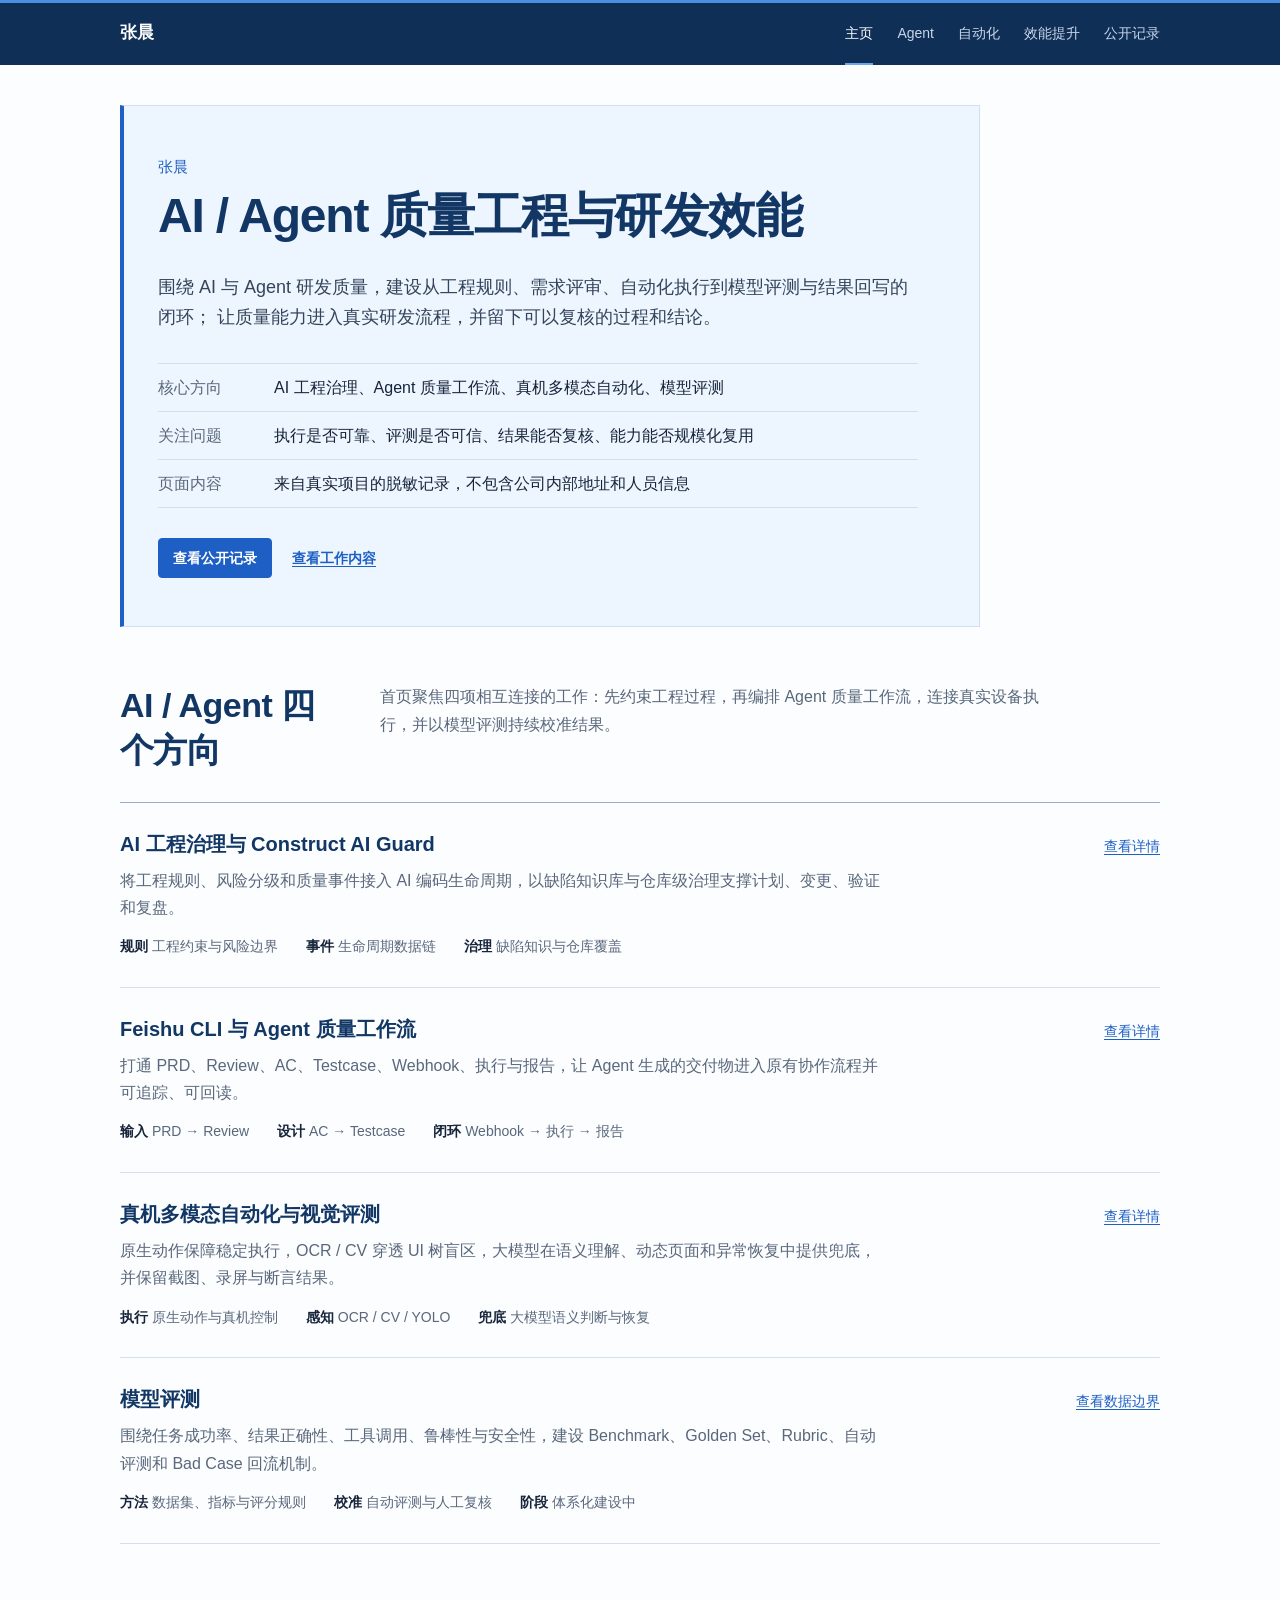
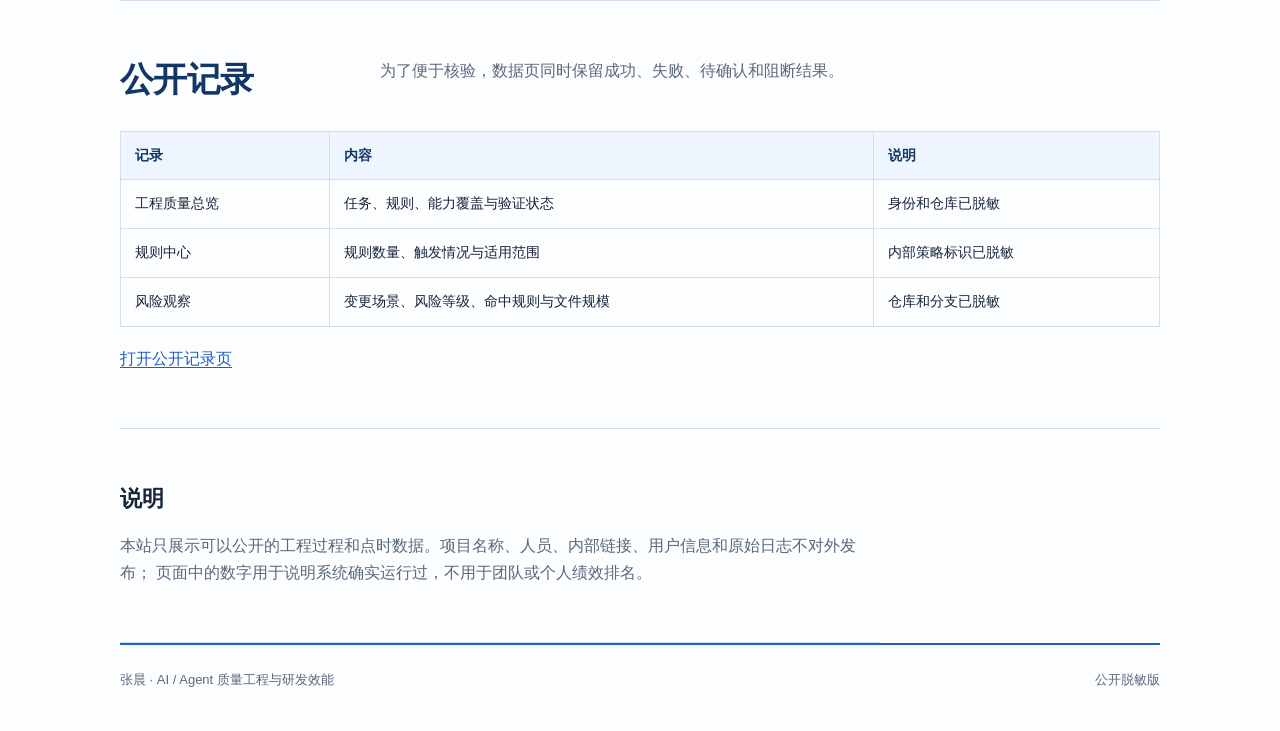
==== commit b505f126: "Publish complete personal site" ====
--- a/index.html
+++ b/index.html
@@ -3,17 +3,150 @@
   <head>
     <meta charset="utf-8">
     <meta name="viewport" content="width=device-width, initial-scale=1">
-    <meta name="description" content="张晨的 Agent 与 Harness 工程实践。">
+    <meta name="description" content="张晨的 AI / Agent 质量工程主页：AI 工程治理、Agent 质量工作流、真机多模态自动化与模型评测。">
     <meta name="theme-color" content="#102f57">
-    <meta name="robots" content="index,follow">
-    <link rel="canonical" href="https://maple42.github.io/agent/">
-    <meta http-equiv="refresh" content="0; url=/agent/">
-    <title>张晨｜Agent / Harness 工程实践</title>
-    <script>
-      window.location.replace('/agent/' + window.location.search + window.location.hash);
-    </script>
+    <link rel="canonical" href="https://maple42.github.io/">
+    <meta property="og:type" content="website">
+    <meta property="og:locale" content="zh_CN">
+    <meta property="og:title" content="张晨｜AI / Agent 质量工程与研发效能">
+    <meta property="og:description" content="AI 工程治理、Agent 质量工作流、真机多模态自动化与模型评测。">
+    <meta property="og:url" content="https://maple42.github.io/">
+    <meta property="og:image" content="https://maple42.github.io/assets/ai-quality-overview-redacted.webp">
+    <meta name="twitter:card" content="summary_large_image">
+    <title>张晨｜AI / Agent 质量工程与研发效能</title>
+    <link rel="stylesheet" href="/styles.css?v=20260930-case-carousel">
+    <script src="/app.js?v=20260930-case-carousel" defer></script>
   </head>
-  <body>
-    <p>正在进入 <a href="/agent/">Agent 首页</a>…</p>
+  <body class="resume-home">
+    <a class="skip-link" href="#main">跳到主要内容</a>
+
+    <header class="site-header" data-header>
+      <a class="identity" href="/" aria-label="返回张晨个人主页">张晨</a>
+      <button class="nav-toggle" type="button" aria-expanded="false" aria-controls="primary-nav" data-nav-toggle>
+        <span class="sr-only">打开导航</span>
+        <span></span><span></span>
+      </button>
+      <nav class="primary-nav" id="primary-nav" aria-label="主要导航" data-nav>
+        <a class="active" href="/" aria-current="page">主页</a>
+        <a href="/agent/">Agent</a>
+        <a href="/automation/">自动化</a>
+        <a href="/efficiency/">效能提升</a>
+        <a href="/evidence/">公开记录</a>
+      </nav>
+    </header>
+
+    <main id="main" class="resume-main">
+      <section class="profile-intro" aria-labelledby="profile-title">
+        <p class="profile-name">张晨</p>
+        <h1 id="profile-title">AI / Agent 质量工程与研发效能</h1>
+        <p class="profile-summary">
+          围绕 AI 与 Agent 研发质量，建设从工程规则、需求评审、自动化执行到模型评测与结果回写的闭环；
+          让质量能力进入真实研发流程，并留下可以复核的过程和结论。
+        </p>
+        <dl class="profile-meta">
+          <div><dt>核心方向</dt><dd>AI 工程治理、Agent 质量工作流、真机多模态自动化、模型评测</dd></div>
+          <div><dt>关注问题</dt><dd>执行是否可靠、评测是否可信、结果能否复核、能力能否规模化复用</dd></div>
+          <div><dt>页面内容</dt><dd>来自真实项目的脱敏记录，不包含公司内部地址和人员信息</dd></div>
+        </dl>
+        <div class="intro-links">
+          <a class="button button-primary" href="/evidence/">查看公开记录</a>
+          <a class="text-link" href="#work">查看工作内容</a>
+        </div>
+      </section>
+
+      <section class="resume-section" id="work" aria-labelledby="work-title">
+        <header class="resume-section-heading">
+          <h2 id="work-title">AI / Agent 四个方向</h2>
+          <p>首页聚焦四项相互连接的工作：先约束工程过程，再编排 Agent 质量工作流，连接真实设备执行，并以模型评测持续校准结果。</p>
+        </header>
+
+        <div class="work-list">
+          <article id="engineering-governance">
+            <div class="work-title-row">
+              <h3>AI 工程治理与 Construct AI Guard</h3>
+              <a href="/agent/">查看详情</a>
+            </div>
+            <p>将工程规则、风险分级和质量事件接入 AI 编码生命周期，以缺陷知识库与仓库级治理支撑计划、变更、验证和复盘。</p>
+            <ul class="fact-list">
+              <li><strong>规则</strong> 工程约束与风险边界</li>
+              <li><strong>事件</strong> 生命周期数据链</li>
+              <li><strong>治理</strong> 缺陷知识与仓库覆盖</li>
+            </ul>
+          </article>
+
+          <article id="agent-quality-workflow">
+            <div class="work-title-row">
+              <h3>Feishu CLI 与 Agent 质量工作流</h3>
+              <a href="/agent/">查看详情</a>
+            </div>
+            <p>打通 PRD、Review、AC、Testcase、Webhook、执行与报告，让 Agent 生成的交付物进入原有协作流程并可追踪、可回读。</p>
+            <ul class="fact-list">
+              <li><strong>输入</strong> PRD → Review</li>
+              <li><strong>设计</strong> AC → Testcase</li>
+              <li><strong>闭环</strong> Webhook → 执行 → 报告</li>
+            </ul>
+          </article>
+
+          <article id="multimodal-automation">
+            <div class="work-title-row">
+              <h3>真机多模态自动化与视觉评测</h3>
+              <a href="/automation/">查看详情</a>
+            </div>
+            <p>原生动作保障稳定执行，OCR / CV 穿透 UI 树盲区，大模型在语义理解、动态页面和异常恢复中提供兜底，并保留截图、录屏与断言结果。</p>
+            <ul class="fact-list">
+              <li><strong>执行</strong> 原生动作与真机控制</li>
+              <li><strong>感知</strong> OCR / CV / YOLO</li>
+              <li><strong>兜底</strong> 大模型语义判断与恢复</li>
+            </ul>
+          </article>
+
+          <article id="model-evaluation">
+            <div class="work-title-row">
+              <h3>模型评测</h3>
+              <a href="/evidence/">查看数据边界</a>
+            </div>
+            <p>围绕任务成功率、结果正确性、工具调用、鲁棒性与安全性，建设 Benchmark、Golden Set、Rubric、自动评测和 Bad Case 回流机制。</p>
+            <ul class="fact-list">
+              <li><strong>方法</strong> 数据集、指标与评分规则</li>
+              <li><strong>校准</strong> 自动评测与人工复核</li>
+              <li><strong>阶段</strong> 体系化建设中</li>
+            </ul>
+          </article>
+        </div>
+      </section>
+
+      <section class="resume-section" aria-labelledby="records-title">
+        <header class="resume-section-heading">
+          <h2 id="records-title">公开记录</h2>
+          <p>为了便于核验，数据页同时保留成功、失败、待确认和阻断结果。</p>
+        </header>
+        <div class="records-table-wrap">
+          <table class="records-table">
+            <thead>
+              <tr><th>记录</th><th>内容</th><th>说明</th></tr>
+            </thead>
+            <tbody>
+              <tr><td>工程质量总览</td><td>任务、规则、能力覆盖与验证状态</td><td>身份和仓库已脱敏</td></tr>
+              <tr><td>规则中心</td><td>规则数量、触发情况与适用范围</td><td>内部策略标识已脱敏</td></tr>
+              <tr><td>风险观察</td><td>变更场景、风险等级、命中规则与文件规模</td><td>仓库和分支已脱敏</td></tr>
+            </tbody>
+          </table>
+        </div>
+        <p class="section-link"><a href="/evidence/">打开公开记录页</a></p>
+      </section>
+
+      <section class="resume-section resume-note" aria-labelledby="note-title">
+        <h2 id="note-title">说明</h2>
+        <p>
+          本站只展示可以公开的工程过程和点时数据。项目名称、人员、内部链接、用户信息和原始日志不对外发布；
+          页面中的数字用于说明系统确实运行过，不用于团队或个人绩效排名。
+        </p>
+      </section>
+    </main>
+
+    <footer>
+      <p>张晨 · AI / Agent 质量工程与研发效能</p>
+      <p>公开脱敏版</p>
+    </footer>
   </body>
 </html>
--- a/styles.css
+++ b/styles.css
@@ -0,0 +1,1051 @@
+:root {
+  --bg: #fbfdff;
+  --surface: #eef5ff;
+  --text: #17243a;
+  --muted: #5a687b;
+  --line: #d4dfed;
+  --line-strong: #97acc7;
+  --accent: #1d5fc4;
+  --accent-dark: #164a9a;
+  --accent-soft: #edf5ff;
+  --accent-deep: #123765;
+  --header: #102f57;
+  --max: 1040px;
+  --reading: 760px;
+}
+
+* { box-sizing: border-box; }
+
+html {
+  scroll-behavior: smooth;
+  scroll-padding-top: 80px;
+}
+
+body {
+  margin: 0;
+  color: var(--text);
+  background: var(--bg);
+  font-family: -apple-system, BlinkMacSystemFont, "Segoe UI", "Microsoft YaHei", "PingFang SC", Arial, sans-serif;
+  font-size: 16px;
+  line-height: 1.7;
+  text-rendering: optimizeLegibility;
+}
+
+body.menu-open { overflow: hidden; }
+
+a {
+  color: var(--accent);
+  text-decoration-thickness: 1px;
+  text-underline-offset: 3px;
+}
+
+a:hover { color: var(--accent-dark); }
+
+button,
+a { -webkit-tap-highlight-color: transparent; }
+
+:where(a, button):focus-visible {
+  outline: 2px solid var(--accent);
+  outline-offset: 3px;
+}
+
+img { display: block; max-width: 100%; }
+
+h1,
+h2,
+h3,
+p { overflow-wrap: anywhere; }
+
+h1,
+h2,
+h3 {
+  margin-top: 0;
+  line-height: 1.3;
+}
+
+h1 { font-size: clamp(34px, 5vw, 48px); letter-spacing: -.025em; }
+h2 { font-size: clamp(26px, 3vw, 34px); letter-spacing: -.015em; }
+h3 { font-size: 20px; }
+
+strong { font-weight: 650; }
+
+.sr-only {
+  position: absolute;
+  width: 1px;
+  height: 1px;
+  padding: 0;
+  margin: -1px;
+  overflow: hidden;
+  clip: rect(0, 0, 0, 0);
+  white-space: nowrap;
+  border: 0;
+}
+
+.skip-link {
+  position: fixed;
+  top: 10px;
+  left: 10px;
+  z-index: 100;
+  padding: 8px 12px;
+  color: #fff;
+  background: var(--text);
+  transform: translateY(-150%);
+}
+
+.skip-link:focus { transform: none; }
+
+.site-header {
+  position: sticky;
+  top: 0;
+  z-index: 20;
+  display: flex;
+  align-items: center;
+  justify-content: space-between;
+  width: 100%;
+  min-height: 64px;
+  padding: 0 max(24px, calc((100vw - var(--max)) / 2));
+  border-top: 3px solid #4d8fdf;
+  border-bottom: 0;
+  background: var(--header);
+}
+
+.identity {
+  color: #fff;
+  font-size: 17px;
+  font-weight: 650;
+  text-decoration: none;
+}
+
+.identity:hover { color: #fff; }
+.site-header :focus-visible { outline-color: #9cc7ff; }
+
+.identity-mark { display: none; }
+
+.primary-nav {
+  display: flex;
+  align-items: center;
+  gap: 24px;
+}
+
+.primary-nav a {
+  padding: 19px 0 17px;
+  border-bottom: 2px solid transparent;
+  color: #c7d6e9;
+  font-size: 14px;
+  text-decoration: none;
+}
+
+.primary-nav a:hover,
+.primary-nav a.active,
+.primary-nav a[aria-current] {
+  color: #fff;
+  border-bottom-color: #6aa7ef;
+}
+
+.nav-toggle { display: none; }
+
+.resume-main,
+.hero,
+.section-pad,
+footer {
+  width: min(calc(100% - 48px), var(--max));
+  margin-inline: auto;
+}
+
+/* Homepage: deliberately close to a normal résumé page. */
+.profile-intro {
+  max-width: 860px;
+  margin-top: 40px;
+  padding: 48px 34px;
+  border: 1px solid var(--line);
+  border-left: 4px solid var(--accent);
+  background: var(--accent-soft);
+}
+
+.profile-name {
+  margin: 0 0 6px;
+  color: var(--accent);
+  font-size: 15px;
+}
+
+.profile-intro h1 { margin-bottom: 24px; color: var(--accent-deep); }
+
+.profile-summary {
+  max-width: var(--reading);
+  margin: 0 0 30px;
+  color: #34445a;
+  font-size: 18px;
+}
+
+.profile-meta {
+  max-width: var(--reading);
+  margin: 0;
+  border-top: 1px solid var(--line);
+}
+
+.profile-meta > div {
+  display: grid;
+  grid-template-columns: 96px 1fr;
+  gap: 20px;
+  padding: 10px 0;
+  border-bottom: 1px solid var(--line);
+}
+
+.profile-meta dt { color: var(--muted); }
+.profile-meta dd { margin: 0; }
+
+.intro-links,
+.hero-actions {
+  display: flex;
+  flex-wrap: wrap;
+  align-items: center;
+  gap: 14px 20px;
+  margin-top: 30px;
+}
+
+.button {
+  display: inline-flex;
+  align-items: center;
+  min-height: 40px;
+  padding: 7px 14px;
+  border: 1px solid var(--line-strong);
+  border-radius: 4px;
+  font-size: 14px;
+  font-weight: 600;
+  text-decoration: none;
+}
+
+.button-primary {
+  border-color: var(--accent);
+  color: #fff;
+  background: var(--accent);
+}
+
+.button-primary:hover { color: #fff; background: var(--accent-dark); }
+.text-link { font-size: 14px; font-weight: 600; }
+
+.resume-section {
+  padding: 56px 0;
+  border-bottom: 1px solid var(--line);
+}
+
+.resume-section-heading {
+  display: grid;
+  grid-template-columns: 220px 1fr;
+  gap: 40px;
+  margin-bottom: 30px;
+}
+
+.resume-section-heading h2,
+.resume-section-heading p { margin: 0; }
+.resume-section-heading h2 { color: var(--accent-deep); }
+.resume-section-heading p { max-width: 660px; color: var(--muted); }
+
+.work-list { border-top: 1px solid var(--line-strong); }
+
+.work-list article {
+  padding: 28px 0;
+  border-bottom: 1px solid var(--line);
+}
+
+.work-title-row {
+  display: flex;
+  align-items: baseline;
+  justify-content: space-between;
+  gap: 20px;
+}
+
+.work-title-row h3 { margin-bottom: 10px; color: var(--accent-deep); }
+.work-title-row a { flex: none; font-size: 14px; }
+.work-list article > p { max-width: 760px; margin: 0 0 14px; color: var(--muted); }
+
+.fact-list {
+  display: flex;
+  flex-wrap: wrap;
+  gap: 8px 28px;
+  margin: 0;
+  padding: 0;
+  color: var(--muted);
+  font-size: 14px;
+  list-style: none;
+}
+
+.fact-list strong { color: var(--text); }
+
+.records-table-wrap { overflow-x: auto; }
+
+.records-table {
+  width: 100%;
+  border-collapse: collapse;
+  font-size: 14px;
+}
+
+.records-table th,
+.records-table td {
+  padding: 12px 14px;
+  border: 1px solid var(--line);
+  text-align: left;
+  vertical-align: top;
+}
+
+.records-table th { color: var(--accent-deep); background: var(--surface); font-weight: 600; }
+.section-link { margin: 18px 0 0; }
+.resume-note { max-width: var(--reading); }
+.resume-note h2 { font-size: 22px; }
+.resume-note p { margin-bottom: 0; color: var(--muted); }
+
+/* Detail pages */
+.hero {
+  display: block;
+  min-height: 0;
+  margin-top: 32px;
+  padding: 48px 32px 38px;
+  border: 1px solid var(--line);
+  border-left: 4px solid var(--accent);
+  background: var(--accent-soft);
+}
+
+.hero-copy { max-width: 780px; }
+
+.eyebrow,
+.section-index,
+.case-label {
+  margin: 0 0 12px;
+  color: var(--accent);
+  font-size: 13px;
+  font-weight: 600;
+}
+
+.eyebrow > span { display: none; }
+.hero h1 { margin-bottom: 20px; color: var(--accent-deep); }
+.hero h1 em,
+.closing h2 em { color: inherit; font-style: normal; }
+
+.hero-lede {
+  max-width: var(--reading);
+  margin: 0;
+  color: #34445a;
+  font-size: 18px;
+}
+
+.proof-strip {
+  display: grid;
+  grid-template-columns: repeat(4, 1fr);
+  margin-top: 44px;
+  border-top: 1px solid var(--line);
+  border-bottom: 1px solid var(--line);
+  background: rgba(255, 255, 255, .66);
+}
+
+.proof-strip article { padding: 16px 18px 16px 0; }
+.proof-strip article + article { padding-left: 18px; border-left: 1px solid var(--line); }
+.proof-strip strong { display: block; margin-bottom: 2px; color: var(--accent-deep); font-size: 20px; }
+.proof-strip span { color: var(--muted); font-size: 13px; }
+
+.section-pad { padding: 64px 0; }
+
+.manifesto { max-width: var(--reading); }
+.manifesto h2 { margin-bottom: 18px; }
+.manifesto > p:last-child { margin-bottom: 0; color: var(--muted); }
+
+.section-heading {
+  max-width: var(--reading);
+  margin-bottom: 36px;
+}
+
+.section-heading h2 { margin-bottom: 16px; color: var(--accent-deep); }
+.section-heading > p:last-child { margin-bottom: 0; color: var(--muted); }
+
+.control-plane { border-top: 1px solid var(--line-strong); }
+
+.system-stack {
+  margin: 0;
+  padding: 0;
+  border-top: 1px solid var(--line-strong);
+  list-style: none;
+}
+
+.system-stack li {
+  display: grid;
+  grid-template-columns: 46px minmax(0, 1fr) 180px;
+  gap: 20px;
+  align-items: start;
+  padding: 16px 0;
+  border-bottom: 1px solid var(--line);
+}
+
+.system-stack li > span,
+.system-stack li > small {
+  color: var(--muted);
+  font-size: 12px;
+}
+
+.system-stack li > span { color: var(--accent); font-weight: 700; }
+
+.system-stack li > small { text-align: right; }
+.system-stack strong { display: block; margin-bottom: 2px; }
+.system-stack p { margin: 0; color: var(--muted); font-size: 14px; }
+
+.component-grid {
+  display: grid;
+  grid-template-columns: repeat(2, minmax(0, 1fr));
+  gap: 52px;
+  margin-top: 52px;
+}
+
+.component-detail {
+  padding-top: 18px;
+  border-top: 2px solid var(--accent);
+}
+
+.component-detail h3 { margin-bottom: 12px; color: var(--accent-deep); font-size: 24px; }
+.component-detail > p:not(.section-index) { margin: 0 0 22px; color: var(--muted); }
+
+.component-spec {
+  margin: 0;
+  border-top: 1px solid var(--line);
+}
+
+.component-spec > div {
+  display: grid;
+  grid-template-columns: 62px 1fr;
+  gap: 14px;
+  padding: 12px 0;
+  border-bottom: 1px solid var(--line);
+}
+
+.component-spec dt {
+  color: var(--accent);
+  font-size: 12px;
+  font-weight: 600;
+}
+
+.component-spec dd { margin: 0; font-size: 14px; }
+
+.execution-contract {
+  margin-top: 56px;
+  padding: 24px 0;
+  border-top: 1px solid var(--line-strong);
+  border-bottom: 1px solid var(--line-strong);
+}
+
+.execution-contract h3 { margin-bottom: 18px; color: var(--accent-deep); font-size: 22px; }
+
+.state-flow {
+  display: grid;
+  grid-template-columns: repeat(8, minmax(0, 1fr));
+  margin: 0;
+  padding: 0;
+  border: 1px solid var(--line);
+  list-style: none;
+}
+
+.state-flow li {
+  min-width: 0;
+  padding: 12px;
+}
+
+.state-flow li + li { border-left: 1px solid var(--line); }
+.state-flow span,
+.state-flow strong,
+.state-flow small { display: block; }
+.state-flow span,
+.state-flow small { color: var(--muted); font-size: 11px; }
+.state-flow span { color: var(--accent); font-weight: 700; }
+.state-flow strong { margin: 5px 0 2px; color: var(--accent-deep); font-size: 14px; }
+
+.contract-note {
+  max-width: 860px;
+  margin: 16px 0 0;
+  color: var(--muted);
+  font-size: 13px;
+}
+
+.boundary-table-wrap {
+  margin-top: 44px;
+  overflow-x: auto;
+}
+
+.boundary-table {
+  width: 100%;
+  border-collapse: collapse;
+  font-size: 14px;
+}
+
+.boundary-table th,
+.boundary-table td {
+  padding: 11px 13px;
+  border: 1px solid var(--line);
+  text-align: left;
+  vertical-align: top;
+}
+
+.boundary-table th { color: var(--accent-deep); background: var(--surface); font-weight: 600; }
+.boundary-table th:first-child { width: 150px; }
+.boundary-table th:nth-child(2) { width: 160px; }
+
+.capability { padding-top: 0; }
+
+.capability-row {
+  display: grid;
+  grid-template-columns: minmax(260px, .85fr) minmax(0, 1.4fr);
+  gap: clamp(32px, 6vw, 68px);
+  align-items: start;
+  padding: 56px 0;
+  border-top: 1px solid var(--line-strong);
+}
+
+.capability-row:last-child { border-bottom: 1px solid var(--line-strong); }
+.capability-row.reverse .capability-media,
+.capability-row.reverse .capability-copy { order: initial; }
+.capability-row.text-only { grid-template-columns: 1fr; }
+.capability-row.text-only .capability-copy { max-width: 840px; }
+
+.capability-media img {
+  width: 100%;
+  height: auto;
+  border: 1px solid var(--line);
+  background: var(--surface);
+}
+
+.image-tag {
+  display: block;
+  margin-top: 8px;
+  color: var(--accent);
+  font-size: 12px;
+}
+
+.case-carousel {
+  border-top: 1px solid var(--line-strong);
+  border-bottom: 1px solid var(--line-strong);
+  background: #fff;
+}
+
+.case-carousel-toolbar {
+  display: flex;
+  align-items: center;
+  justify-content: space-between;
+  gap: 24px;
+  min-height: 66px;
+  padding: 10px 18px;
+  border-bottom: 1px solid var(--line);
+}
+
+.case-carousel-tabs,
+.case-carousel-controls {
+  display: flex;
+  align-items: center;
+}
+
+.case-carousel-tabs { gap: 26px; }
+
+.case-carousel-tabs button {
+  padding: 8px 0 6px;
+  border: 0;
+  border-bottom: 2px solid transparent;
+  color: var(--muted);
+  background: transparent;
+  font: inherit;
+  font-size: 14px;
+  font-weight: 650;
+  cursor: pointer;
+}
+
+.case-carousel-tabs button[aria-selected="true"] {
+  border-bottom-color: var(--accent);
+  color: var(--accent-deep);
+}
+
+.case-carousel-controls { gap: 10px; }
+
+.case-carousel-controls button {
+  display: grid;
+  place-items: center;
+  width: 38px;
+  height: 38px;
+  padding: 0;
+  border: 1px solid var(--line);
+  color: var(--accent-deep);
+  background: #fff;
+  font: inherit;
+  font-size: 18px;
+  line-height: 1;
+  cursor: pointer;
+}
+
+.case-carousel-controls button:hover:not([aria-disabled="true"]) {
+  border-color: var(--accent);
+  color: var(--accent);
+}
+
+.case-carousel-controls button[aria-disabled="true"] { opacity: .38; cursor: default; }
+
+.case-carousel-controls span {
+  min-width: 44px;
+  color: var(--muted);
+  font-size: 12px;
+  text-align: center;
+}
+
+.case-carousel-viewport {
+  overflow-x: auto;
+  overscroll-behavior-x: contain;
+  scroll-snap-type: x mandatory;
+  scrollbar-width: none;
+}
+
+.case-carousel-viewport::-webkit-scrollbar { display: none; }
+.case-carousel-viewport:focus-visible { outline: 2px solid var(--accent); outline-offset: 3px; }
+.case-carousel-track { display: flex; }
+
+.case-slide {
+  display: grid;
+  grid-template-columns: minmax(0, 1.2fr) minmax(300px, .8fr);
+  flex: 0 0 100%;
+  min-width: 0;
+  margin: 0;
+  scroll-snap-align: start;
+  scroll-snap-stop: always;
+}
+
+.case-slide-media {
+  display: grid;
+  place-items: center;
+  height: 540px;
+  min-width: 0;
+  padding: 22px;
+  overflow: hidden;
+  border: 0;
+  border-right: 1px solid var(--line);
+  background: #f3f7fc;
+}
+
+.case-slide-media.snapshot-image-link { border-right: 1px solid var(--line); }
+
+.case-slide-media > img,
+.case-slide-media-pair .snapshot-image-link img {
+  width: auto;
+  max-width: 100%;
+  height: auto;
+  max-height: 100%;
+  object-fit: contain;
+}
+
+.case-slide-media-pair {
+  grid-template-columns: repeat(2, minmax(0, 1fr));
+  gap: 14px;
+}
+
+.case-slide-media-pair .snapshot-image-link {
+  display: grid;
+  place-items: center;
+  width: 100%;
+  height: 100%;
+  min-width: 0;
+  overflow: hidden;
+  border: 0;
+}
+
+.case-slide figcaption {
+  display: flex;
+  flex-direction: column;
+  justify-content: center;
+  padding: clamp(28px, 4vw, 46px);
+  background: var(--bg);
+}
+
+.case-slide figcaption h3 {
+  margin: 0 0 14px;
+  color: var(--accent-deep);
+  font-size: clamp(24px, 3vw, 32px);
+}
+
+.case-slide figcaption > p:not(.section-index) {
+  margin: 0;
+  color: var(--muted);
+  font-size: 14px;
+}
+
+.case-slide figcaption > span {
+  margin-top: 20px;
+  padding-top: 14px;
+  border-top: 1px solid var(--line);
+  color: var(--accent);
+  font-size: 12px;
+  font-weight: 650;
+}
+
+.case-carousel-numbers {
+  grid-template-columns: repeat(4, minmax(0, 1fr));
+  margin-top: 24px;
+}
+
+.capability-copy h2 { margin-bottom: 16px; color: var(--accent-deep); font-size: clamp(25px, 3vw, 32px); }
+.capability-intro { margin: 0 0 24px; color: var(--muted); }
+
+.detail-list {
+  margin: 0 0 22px;
+  padding: 0;
+  border-top: 1px solid var(--line);
+  list-style: none;
+}
+
+.detail-list li {
+  display: grid;
+  grid-template-columns: 72px 1fr;
+  gap: 18px;
+  padding: 13px 0;
+  border-bottom: 1px solid var(--line);
+}
+
+.detail-list li > span {
+  color: var(--accent);
+  font-size: 12px;
+  font-weight: 600;
+}
+
+.detail-list strong { display: block; margin-bottom: 2px; }
+.detail-list p { margin: 0; color: var(--muted); font-size: 14px; }
+
+.tag-cloud {
+  display: flex;
+  flex-wrap: wrap;
+  gap: 4px 18px;
+  margin: 18px 0;
+  color: var(--muted);
+  font-size: 13px;
+}
+
+.tag-cloud span::before { content: "· "; color: var(--accent); }
+
+.architecture-board {
+  margin: 0 0 34px;
+  border: 1px solid var(--line);
+}
+
+.architecture-board > a { display: block; overflow-x: auto; }
+.architecture-board img { width: 100%; height: auto; background: var(--surface); }
+
+.architecture-board figcaption {
+  display: grid;
+  grid-template-columns: 190px 1fr;
+  gap: 20px;
+  padding: 14px 16px;
+  border-top: 1px solid var(--line);
+  color: var(--muted);
+  font-size: 13px;
+}
+
+.architecture-board figcaption p { margin: 0; }
+.mobile-scroll-hint { display: none; }
+
+.agent-architecture-hero {
+  display: grid;
+  align-items: center;
+  width: min(calc(100% - 32px), 1500px);
+  min-height: calc(100vh - 64px);
+  min-height: calc(100svh - 64px);
+  margin-inline: auto;
+  padding: 20px 0 30px;
+}
+
+.architecture-board-primary {
+  width: 100%;
+  margin: 0;
+  background: var(--surface);
+}
+
+.architecture-board-primary > a {
+  display: flex;
+  align-items: center;
+  justify-content: center;
+}
+
+.architecture-board-primary img {
+  width: auto;
+  max-width: 100%;
+  max-height: calc(100vh - 160px);
+  max-height: calc(100svh - 160px);
+  object-fit: contain;
+}
+
+.architecture-board-primary figcaption { background: var(--bg); }
+
+.architecture-principles {
+  display: grid;
+  grid-template-columns: repeat(3, 1fr);
+  gap: 28px;
+}
+
+.architecture-principles article { padding-top: 16px; border-top: 1px solid var(--line-strong); }
+.architecture-principles article > span { color: var(--accent); font-size: 12px; font-weight: 700; }
+.architecture-principles h3 { margin: 10px 0 6px; color: var(--accent-deep); }
+.architecture-principles p { margin: 0; color: var(--muted); font-size: 14px; }
+
+.case-grid {
+  display: grid;
+  grid-template-columns: repeat(2, minmax(0, 1fr));
+  gap: 34px 48px;
+}
+
+.case-card { padding-top: 18px; border-top: 1px solid var(--line-strong); }
+.case-number { display: block; margin-bottom: 8px; color: var(--accent); font-size: 12px; font-weight: 700; }
+.case-card h3 { margin-bottom: 10px; color: var(--accent-deep); }
+.case-card > p { color: var(--muted); }
+
+.case-metrics {
+  display: grid;
+  grid-template-columns: auto 1fr;
+  gap: 5px 12px;
+  margin-top: 16px;
+  padding-top: 12px;
+  border-top: 1px solid var(--line);
+  font-size: 13px;
+}
+
+.case-metrics span { color: var(--muted); }
+
+.method {
+  display: grid;
+  grid-template-columns: minmax(0, .8fr) minmax(0, 1.2fr);
+  gap: clamp(38px, 7vw, 80px);
+  align-items: start;
+}
+
+.method-copy p { color: var(--muted); }
+.method-copy h2 { color: var(--accent-deep); }
+.method-flow { margin: 0; padding: 0; border-top: 1px solid var(--line-strong); list-style: none; }
+.method-flow li { display: grid; grid-template-columns: 70px 1fr; gap: 18px; padding: 14px 0; border-bottom: 1px solid var(--line); }
+.method-flow li > span { color: var(--accent); font-size: 12px; font-weight: 700; }
+.method-flow strong { display: block; }
+.method-flow p { margin: 2px 0 0; color: var(--muted); font-size: 13px; }
+
+.evidence-source { color: var(--muted); font-size: 13px; }
+.redaction { color: #8c959f; letter-spacing: .08em; }
+
+.evidence-numbers {
+  display: grid;
+  grid-template-columns: repeat(2, minmax(0, 1fr));
+  gap: 12px 24px;
+  margin: 20px 0;
+  padding: 14px 0;
+  border-top: 1px solid var(--line);
+  border-bottom: 1px solid var(--line);
+}
+
+.evidence-numbers strong,
+.evidence-numbers span { display: block; }
+.evidence-numbers span { color: var(--muted); font-size: 13px; }
+.evidence-note,
+.snapshot-boundary { padding: 12px 14px; border-left: 3px solid var(--accent); color: var(--muted); background: var(--surface); font-size: 13px; }
+
+.snapshot-grid {
+  display: grid;
+  grid-template-columns: repeat(2, minmax(0, 1fr));
+  gap: 32px;
+}
+
+.snapshot-card { margin: 0; }
+.snapshot-card-wide { grid-column: 1 / -1; }
+.snapshot-image-link { display: block; border: 1px solid var(--line); }
+.snapshot-image-link img { width: 100%; height: auto; }
+.snapshot-card figcaption { padding-top: 12px; }
+.snapshot-heading { display: flex; justify-content: space-between; gap: 16px; }
+.snapshot-heading span,
+.snapshot-heading > strong { color: var(--muted); font-size: 12px; }
+.snapshot-heading span { color: var(--accent); font-weight: 700; }
+.snapshot-heading h3 { margin: 4px 0 8px; }
+.snapshot-card figcaption > p { margin: 0 0 12px; color: var(--muted); font-size: 14px; }
+.snapshot-metrics { display: flex; flex-wrap: wrap; gap: 12px 24px; margin: 0; }
+.snapshot-metrics div { min-width: 90px; }
+.snapshot-metrics dt { font-weight: 650; }
+.snapshot-metrics dd { margin: 0; color: var(--muted); font-size: 12px; }
+.snapshot-boundary { margin-top: 28px; }
+
+.closing {
+  max-width: var(--reading);
+  text-align: left;
+  border-top: 1px solid var(--line-strong);
+}
+
+.closing h2 { margin-bottom: 14px; }
+.closing > p { color: var(--muted); }
+
+footer {
+  display: flex;
+  justify-content: space-between;
+  gap: 24px;
+  padding: 24px 0 40px;
+  border-top: 2px solid var(--accent);
+  color: var(--muted);
+  font-size: 13px;
+}
+
+footer p { margin: 0; }
+
+.reveal { opacity: 1; transform: none; }
+.scroll-progress,
+.back-to-top { display: none; }
+
+.image-lightbox {
+  width: min(1100px, calc(100vw - 40px));
+  max-width: none;
+  padding: 0;
+  border: 1px solid var(--line-strong);
+  background: #fff;
+}
+
+.image-lightbox::backdrop { background: rgba(0, 0, 0, .65); }
+.lightbox-panel { position: relative; padding: 42px 18px 18px; }
+.lightbox-panel img { max-height: 78vh; margin: 0 auto; }
+.lightbox-panel p { margin: 12px 0 0; color: var(--muted); font-size: 13px; }
+.lightbox-close { position: absolute; top: 6px; right: 10px; border: 0; background: transparent; font-size: 28px; cursor: pointer; }
+
+@media (max-width: 820px) {
+  .resume-section-heading,
+  .capability-row,
+  .method { grid-template-columns: 1fr; }
+
+  .component-grid { grid-template-columns: 1fr; gap: 38px; }
+  .state-flow { grid-template-columns: repeat(4, minmax(0, 1fr)); }
+  .state-flow li:nth-child(5) { border-left: 0; }
+  .state-flow li:nth-child(n+5) { border-top: 1px solid var(--line); }
+
+  .case-slide { grid-template-columns: 1fr; }
+  .case-slide-media,
+  .case-slide-media.snapshot-image-link {
+    height: 460px;
+    border-right: 0;
+    border-bottom: 1px solid var(--line);
+  }
+  .case-slide figcaption { min-height: 250px; }
+  .case-carousel-numbers { grid-template-columns: repeat(2, minmax(0, 1fr)); }
+
+  .architecture-principles { grid-template-columns: 1fr; gap: 20px; }
+  .case-grid { gap: 28px; }
+}
+
+@media (max-width: 720px) {
+  html { scroll-padding-top: 64px; }
+
+  .resume-main,
+  .hero,
+  .section-pad,
+  footer { width: min(calc(100% - 32px), var(--max)); }
+
+  .site-header { min-height: 58px; padding-inline: 16px; }
+
+  .nav-toggle {
+    display: grid;
+    place-content: center;
+    gap: 5px;
+    width: 40px;
+    height: 40px;
+    padding: 0;
+    border: 1px solid var(--line);
+    border-radius: 4px;
+    background: #fff;
+  }
+
+  .nav-toggle > span:not(.sr-only) { display: block; width: 18px; height: 1px; background: var(--text); }
+
+  .primary-nav {
+    position: absolute;
+    top: 57px;
+    left: 0;
+    right: 0;
+    display: none;
+    max-height: calc(100dvh - 58px);
+    padding: 8px 16px 16px;
+    overflow-y: auto;
+    border-bottom: 1px solid var(--line);
+    background: #fff;
+  }
+
+  .primary-nav.open { display: block; }
+  .primary-nav a { display: block; padding: 10px 0; border-bottom: 1px solid var(--line); color: var(--muted); }
+  .primary-nav a:hover,
+  .primary-nav a.active,
+  .primary-nav a[aria-current] { border-bottom-color: var(--line); color: var(--accent-deep); font-weight: 600; }
+
+  .profile-intro { margin-top: 24px; padding: 36px 22px; }
+  .profile-summary,
+  .hero-lede { font-size: 16px; }
+  .profile-meta > div { grid-template-columns: 1fr; gap: 2px; }
+  .resume-section { padding: 44px 0; }
+  .resume-section-heading { gap: 8px; }
+  .work-title-row { align-items: flex-start; }
+  .fact-list { display: block; }
+  .fact-list li + li { margin-top: 5px; }
+
+  .hero { margin-top: 24px; padding: 36px 22px 30px; }
+  .proof-strip { grid-template-columns: repeat(2, 1fr); }
+  .proof-strip article + article { border-left: 0; }
+  .proof-strip article:nth-child(even) { padding-left: 16px; border-left: 1px solid var(--line); }
+  .proof-strip article:nth-child(n+3) { border-top: 1px solid var(--line); }
+  .section-pad { padding: 48px 0; }
+
+  .capability-row { padding: 42px 0; }
+
+  .system-stack li {
+    grid-template-columns: 34px 1fr;
+    gap: 12px;
+  }
+
+  .system-stack li > small {
+    grid-column: 2;
+    text-align: left;
+  }
+
+  .component-spec > div { grid-template-columns: 52px 1fr; }
+  .state-flow { grid-template-columns: repeat(2, minmax(0, 1fr)); }
+  .state-flow li:nth-child(odd) { border-left: 0; }
+  .state-flow li:nth-child(n+3) { border-top: 1px solid var(--line); }
+  .detail-list li,
+  .method-flow li { grid-template-columns: 58px 1fr; gap: 12px; }
+  .case-grid,
+  .snapshot-grid { grid-template-columns: 1fr; }
+  .snapshot-card-wide { grid-column: auto; }
+  .evidence-numbers { grid-template-columns: 1fr; }
+  .evidence-numbers.case-carousel-numbers { grid-template-columns: repeat(2, minmax(0, 1fr)); }
+
+  .case-carousel-toolbar { flex-wrap: wrap; gap: 8px 18px; padding-inline: 14px; }
+  .case-carousel-tabs { flex: 1 1 auto; justify-content: space-between; gap: 18px; }
+  .case-carousel-controls { margin-left: auto; }
+  .case-slide-media,
+  .case-slide-media.snapshot-image-link { height: min(410px, 112vw); padding: 14px; }
+  .case-slide-media-pair { gap: 8px; }
+  .case-slide figcaption { min-height: 0; padding: 26px 22px 30px; }
+  .case-slide figcaption h3 { font-size: 24px; }
+
+  .architecture-board img { min-width: 760px; }
+  .architecture-board figcaption { grid-template-columns: 1fr; gap: 4px; }
+  .mobile-scroll-hint { display: inline; }
+
+  .agent-architecture-hero {
+    width: 100%;
+    min-height: 0;
+    padding: 12px 0 26px;
+  }
+
+  .architecture-board-primary {
+    border-right: 0;
+    border-left: 0;
+  }
+
+  .architecture-board-primary img {
+    width: 100%;
+    max-width: none;
+    max-height: none;
+    min-width: 900px;
+  }
+
+  .architecture-board-primary figcaption { padding-inline: 16px; }
+
+  footer { display: block; }
+  footer p + p { margin-top: 4px; }
+}
+
+@media (prefers-reduced-motion: reduce) {
+  html { scroll-behavior: auto; }
+}
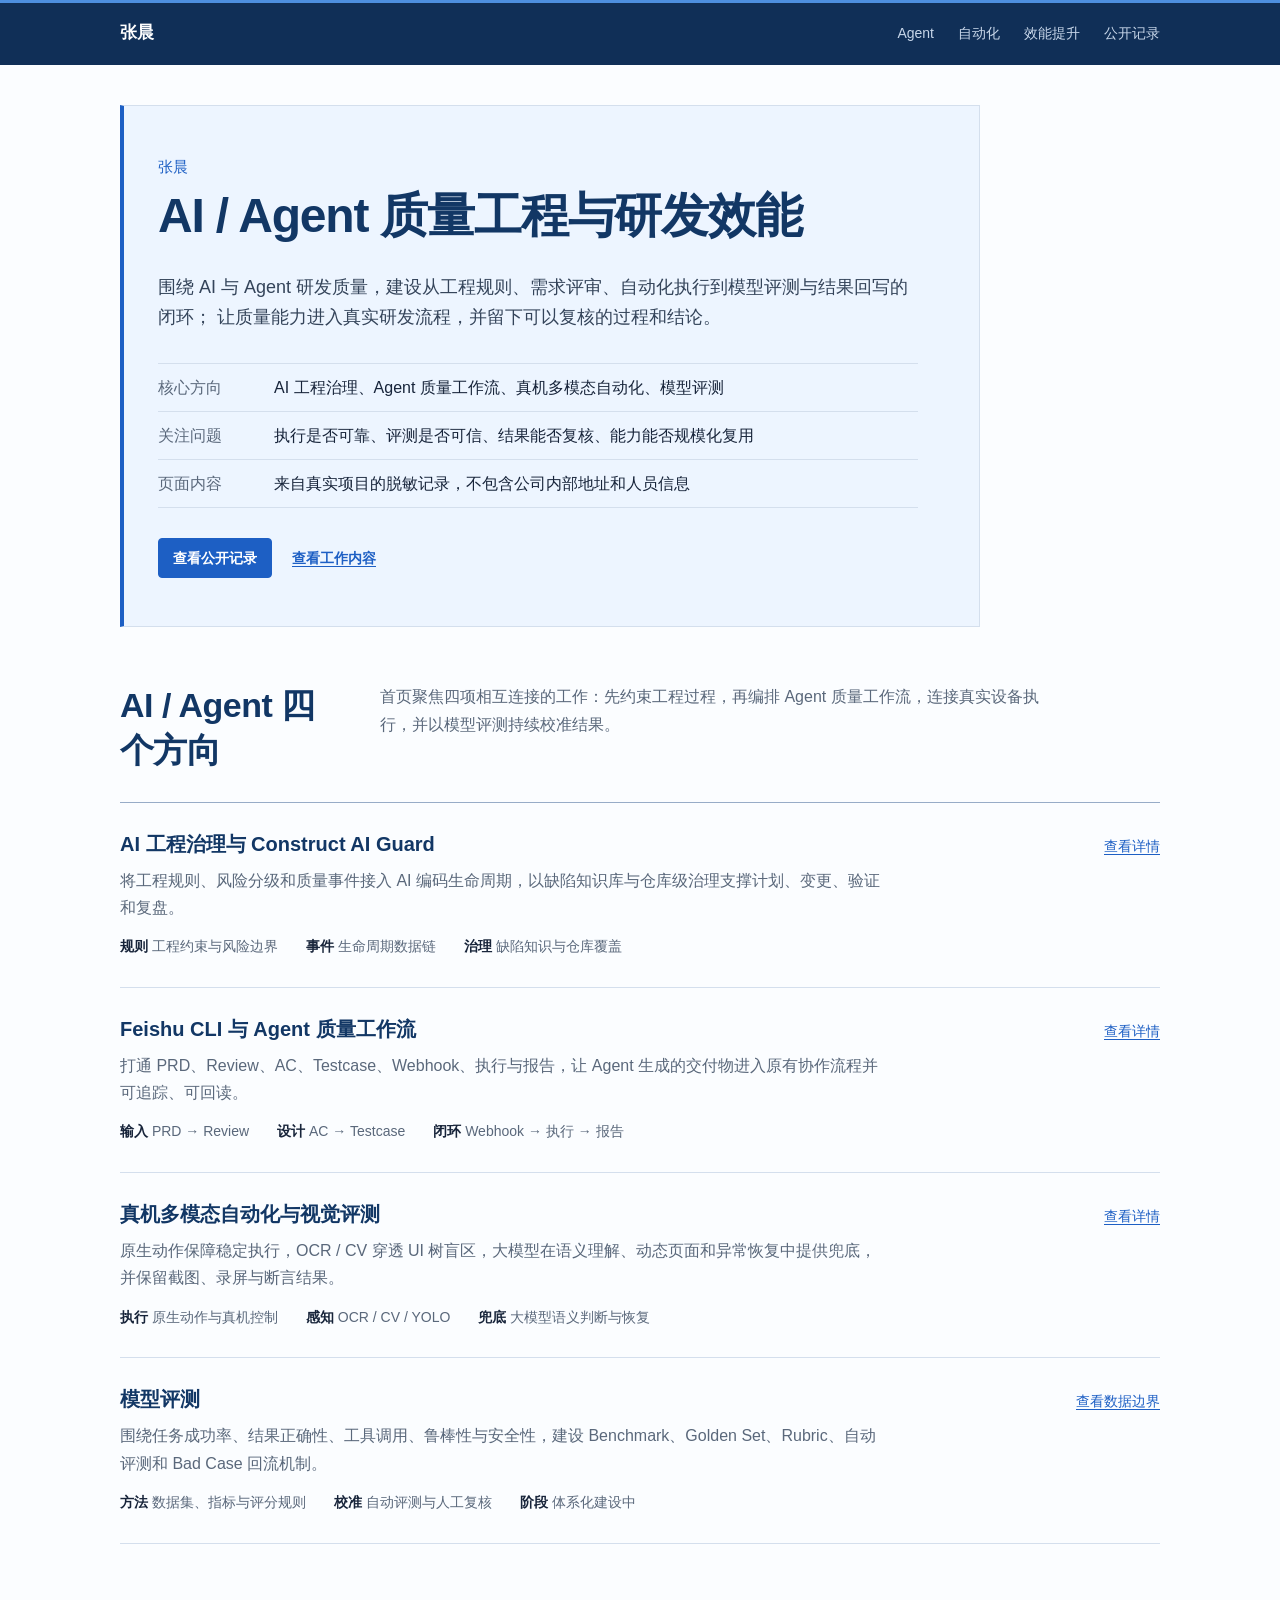
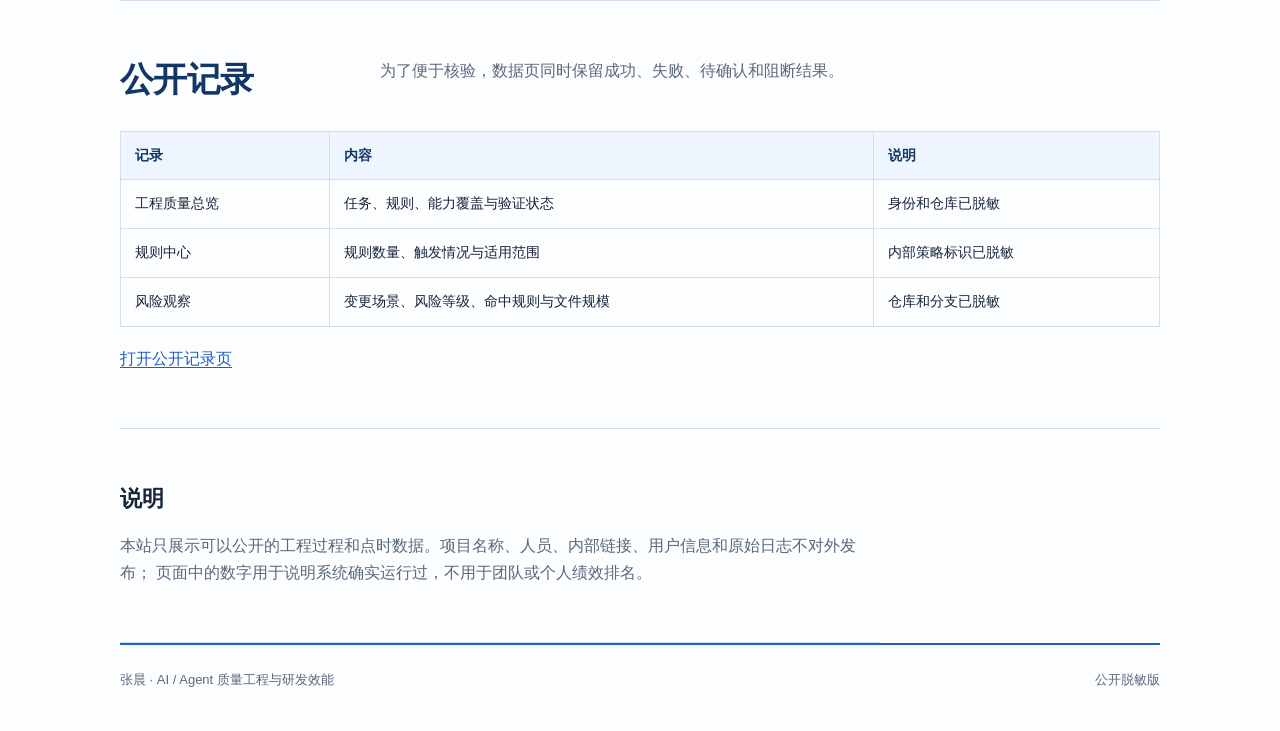
==== commit 6f0ed05a: "Remove redundant home navigation tab" ====
--- a/index.html
+++ b/index.html
@@ -27,7 +27,6 @@
         <span></span><span></span>
       </button>
       <nav class="primary-nav" id="primary-nav" aria-label="主要导航" data-nav>
-        <a class="active" href="/" aria-current="page">主页</a>
         <a href="/agent/">Agent</a>
         <a href="/automation/">自动化</a>
         <a href="/efficiency/">效能提升</a>
--- a/styles.css
+++ b/styles.css
@@ -146,6 +146,7 @@
 
 .resume-main,
 .hero,
+.agent-architecture-intro,
 .section-pad,
 footer {
   width: min(calc(100% - 48px), var(--max));
@@ -353,7 +354,9 @@
   margin-bottom: 36px;
 }
 
+.section-heading h1,
 .section-heading h2 { margin-bottom: 16px; color: var(--accent-deep); }
+.section-heading h1 { font-size: clamp(26px, 3vw, 34px); letter-spacing: -.015em; }
 .section-heading > p:last-child { margin-bottom: 0; color: var(--muted); }
 
 .control-plane { border-top: 1px solid var(--line-strong); }
@@ -743,6 +746,7 @@
   display: grid;
   align-items: center;
   width: min(calc(100% - 32px), 1500px);
+  min-width: 0;
   min-height: calc(100vh - 64px);
   min-height: calc(100svh - 64px);
   margin-inline: auto;
@@ -751,6 +755,7 @@
 
 .architecture-board-primary {
   width: 100%;
+  min-width: 0;
   margin: 0;
   background: var(--surface);
 }
@@ -930,6 +935,7 @@
 
   .resume-main,
   .hero,
+  .agent-architecture-intro,
   .section-pad,
   footer { width: min(calc(100% - 32px), var(--max)); }
 
@@ -1033,6 +1039,8 @@
     border-left: 0;
   }
 
+  .architecture-board-primary > a { justify-content: flex-start; }
+
   .architecture-board-primary img {
     width: 100%;
     max-width: none;
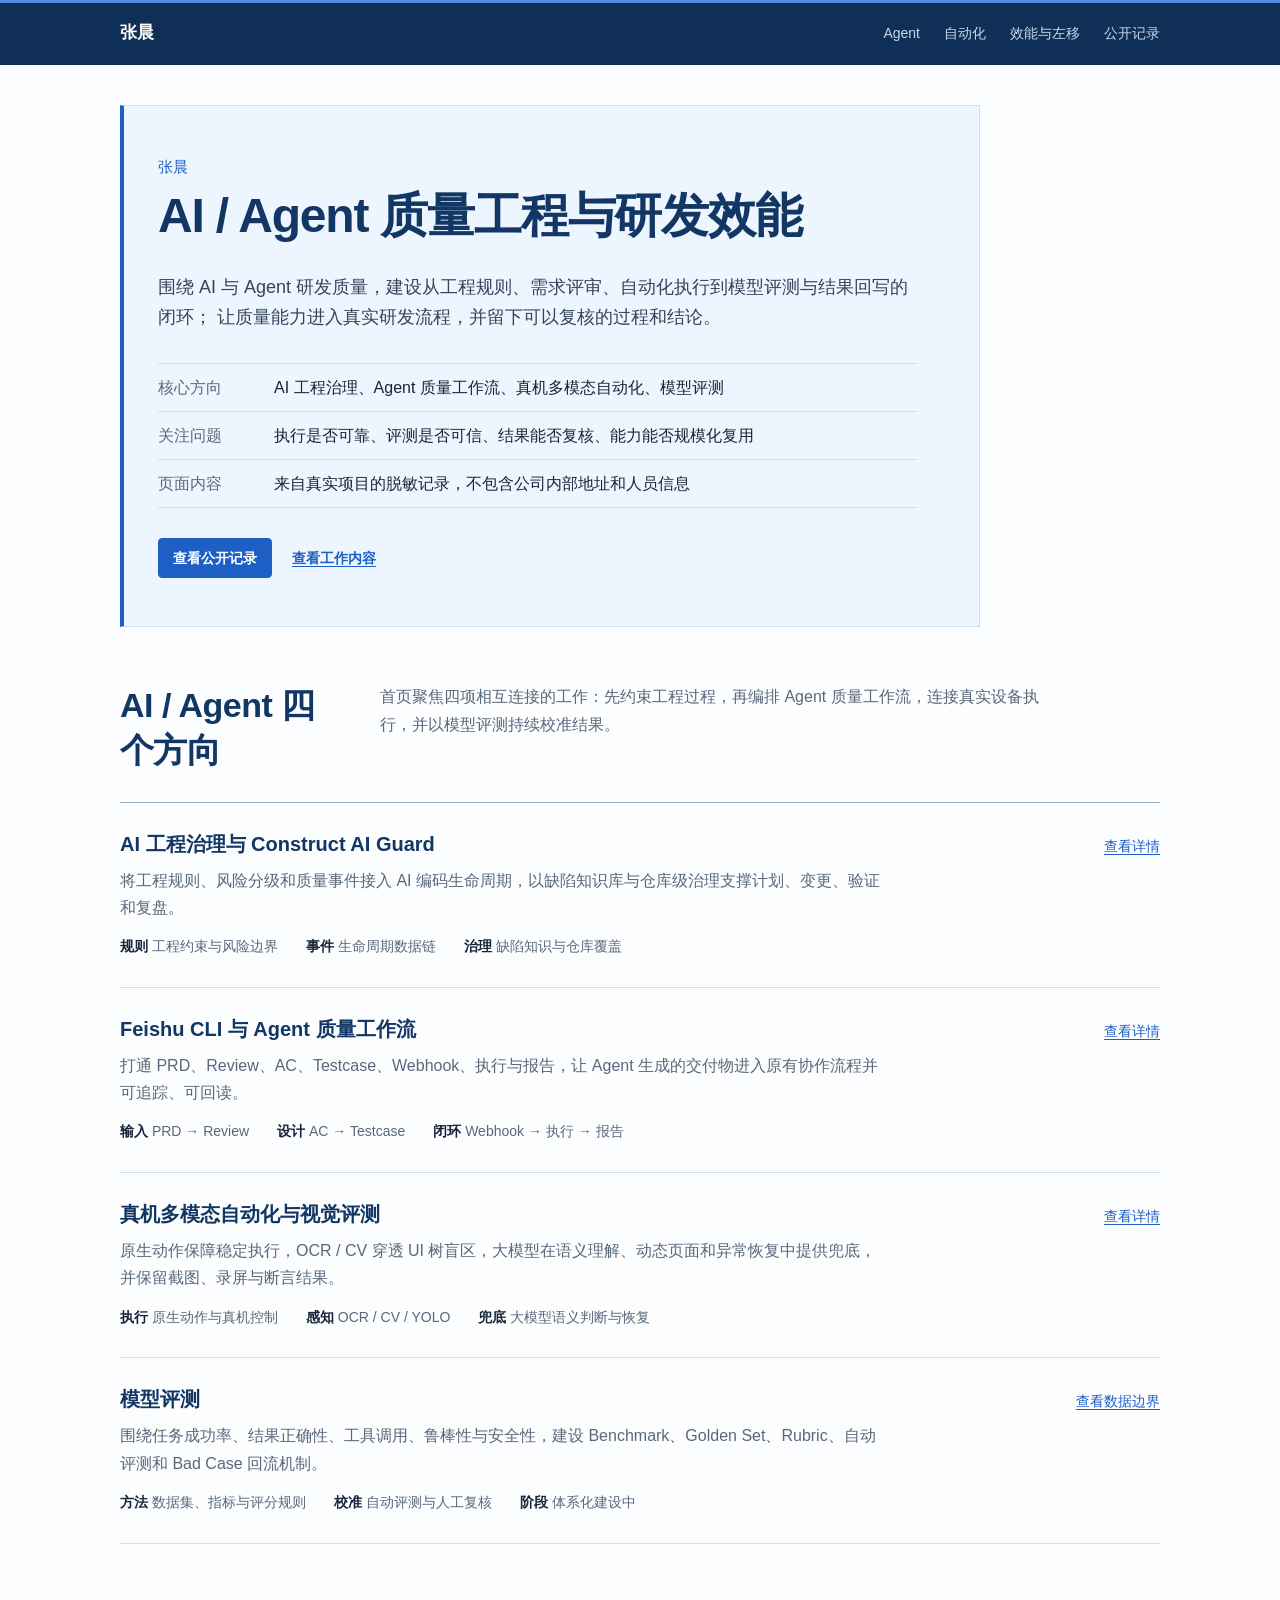
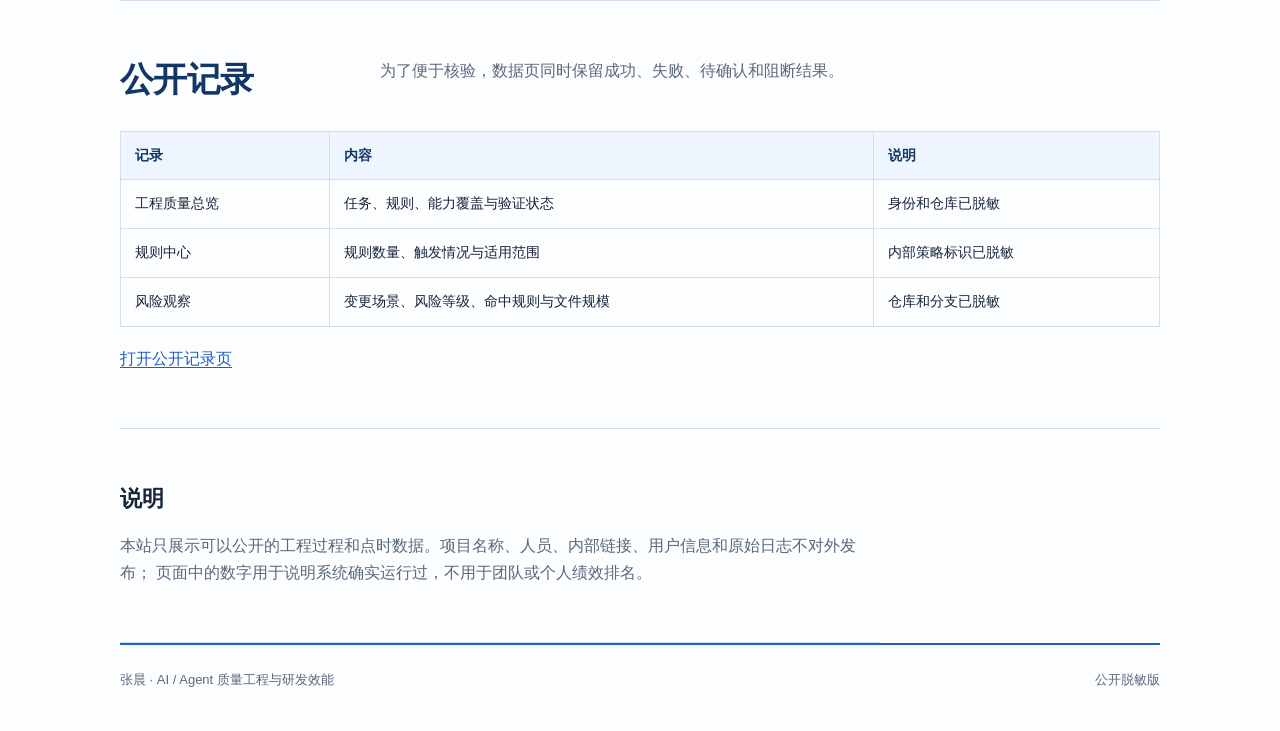
==== commit 946147b4: "Expand efficiency and shift-left portfolio" ====
--- a/index.html
+++ b/index.html
@@ -29,7 +29,7 @@
       <nav class="primary-nav" id="primary-nav" aria-label="主要导航" data-nav>
         <a href="/agent/">Agent</a>
         <a href="/automation/">自动化</a>
-        <a href="/efficiency/">效能提升</a>
+        <a href="/efficiency/">效能与左移</a>
         <a href="/evidence/">公开记录</a>
       </nav>
     </header>
--- a/styles.css
+++ b/styles.css
@@ -786,6 +786,508 @@
 .architecture-principles article > span { color: var(--accent); font-size: 12px; font-weight: 700; }
 .architecture-principles h3 { margin: 10px 0 6px; color: var(--accent-deep); }
 .architecture-principles p { margin: 0; color: var(--muted); font-size: 14px; }
+
+/* Efficiency and quality shift-left page */
+.efficiency-page .efficiency-hero {
+  margin-top: 32px;
+  padding: 54px 0 0;
+  border: 0;
+  border-top: 1px solid var(--line-strong);
+  background: transparent;
+}
+
+.efficiency-page .efficiency-hero .hero-copy { max-width: 900px; }
+
+.efficiency-page .efficiency-hero h1 {
+  max-width: 900px;
+  margin-bottom: 24px;
+  font-size: clamp(40px, 6vw, 64px);
+  line-height: 1.16;
+  letter-spacing: -.04em;
+}
+
+.efficiency-page .efficiency-hero .hero-lede { max-width: 820px; }
+
+.efficiency-page .efficiency-proof {
+  margin-top: 50px;
+  background: transparent;
+}
+
+.efficiency-page .efficiency-proof article { padding-block: 20px; }
+
+.efficiency-page .efficiency-proof strong {
+  font-size: clamp(21px, 2.8vw, 28px);
+  letter-spacing: -.025em;
+}
+
+.efficiency-scope {
+  padding-top: 76px;
+  border-top: 1px solid var(--line);
+}
+
+.efficiency-lanes {
+  display: grid;
+  grid-template-columns: repeat(3, minmax(0, 1fr));
+  gap: 1px;
+  padding: 1px;
+  background: var(--line);
+}
+
+.efficiency-lane {
+  display: flex;
+  flex-direction: column;
+  min-width: 0;
+  min-height: 390px;
+  padding: 26px 24px 24px;
+  border-top: 3px solid var(--accent);
+  background: var(--bg);
+}
+
+.efficiency-lane > span {
+  color: var(--accent);
+  font-size: 11px;
+  font-weight: 700;
+}
+
+.efficiency-lane h3 {
+  margin: 16px 0 12px;
+  color: var(--accent-deep);
+  font-size: 22px;
+}
+
+.efficiency-lane > p {
+  margin: 0;
+  color: var(--muted);
+  font-size: 14px;
+}
+
+.lane-metrics {
+  display: grid;
+  grid-template-columns: repeat(2, minmax(0, 1fr));
+  margin: 24px 0 20px;
+  padding: 14px 0;
+  border-top: 1px solid var(--line);
+  border-bottom: 1px solid var(--line);
+}
+
+.lane-metrics div { min-width: 0; }
+.lane-metrics div + div { padding-left: 14px; border-left: 1px solid var(--line); }
+.lane-metrics dt { color: var(--muted); font-size: 11px; }
+.lane-metrics dd { margin: 3px 0 0; color: var(--text); font-size: 17px; font-weight: 650; }
+.efficiency-lane .text-link { margin-top: auto; font-size: 13px; }
+
+.shift-section { padding-top: 76px; }
+
+.shift-rail {
+  display: grid;
+  grid-template-columns: repeat(6, minmax(0, 1fr));
+  gap: 1px;
+  margin: 0;
+  padding: 1px;
+  background: var(--line);
+  list-style: none;
+}
+
+.shift-rail li {
+  min-width: 0;
+  min-height: 190px;
+  padding: 22px 18px;
+  background: var(--bg);
+}
+
+.shift-rail span,
+.shift-rail strong { display: block; }
+
+.shift-rail span {
+  color: var(--accent);
+  font-size: 11px;
+  font-weight: 700;
+  letter-spacing: .04em;
+}
+
+.shift-rail strong {
+  margin: 20px 0 8px;
+  color: var(--accent-deep);
+  font-size: 16px;
+}
+
+.shift-rail p {
+  margin: 0;
+  color: var(--muted);
+  font-size: 13px;
+  line-height: 1.65;
+}
+
+.eval-jd-map { margin-top: 46px; }
+.eval-jd-rail { grid-template-columns: repeat(3, minmax(0, 1fr)); }
+.eval-jd-rail li { min-height: 206px; }
+
+.shift-move-list { border-top: 1px solid var(--line-strong); }
+
+.shift-move {
+  display: grid;
+  grid-template-columns: minmax(0, 1fr) 64px minmax(0, 1fr);
+  gap: 22px;
+  align-items: stretch;
+  padding: 26px 0;
+  border-bottom: 1px solid var(--line-strong);
+}
+
+.shift-now,
+.shift-before {
+  min-width: 0;
+  padding: 22px;
+}
+
+.shift-now {
+  border-left: 3px solid var(--accent);
+  background: var(--accent-soft);
+}
+
+.shift-before {
+  border: 1px solid var(--line);
+  background: #fff;
+}
+
+.shift-now span,
+.shift-before span,
+.shift-now strong,
+.shift-before strong { display: block; }
+
+.shift-now span,
+.shift-before span {
+  font-size: 11px;
+  font-weight: 700;
+}
+
+.shift-now span { color: var(--accent); }
+.shift-before span { color: var(--muted); }
+
+.shift-now strong,
+.shift-before strong {
+  margin: 10px 0 8px;
+  color: var(--accent-deep);
+  font-size: 18px;
+}
+
+.shift-now p,
+.shift-before p {
+  margin: 0;
+  color: var(--muted);
+  font-size: 13px;
+}
+
+.shift-arrow {
+  display: grid;
+  place-items: center;
+  color: var(--accent);
+  font-size: 32px;
+  font-weight: 400;
+}
+
+.shift-arrow b { display: none; font-weight: 400; }
+
+.left-shift-cases { border-top: 1px solid var(--line); }
+
+.left-shift-grid {
+  display: grid;
+  grid-template-columns: repeat(3, minmax(0, 1fr));
+  gap: clamp(28px, 5vw, 52px);
+}
+
+.left-shift-card {
+  display: flex;
+  flex-direction: column;
+  min-width: 0;
+  padding-top: 18px;
+  border-top: 2px solid var(--accent);
+}
+
+.left-shift-card > span {
+  color: var(--accent);
+  font-size: 11px;
+  font-weight: 700;
+}
+
+.left-shift-card h3 {
+  margin: 14px 0 10px;
+  color: var(--accent-deep);
+  font-size: 22px;
+}
+
+.left-shift-card > p {
+  margin: 0 0 24px;
+  color: var(--muted);
+  font-size: 14px;
+}
+
+.left-shift-result {
+  margin-top: auto;
+  padding-top: 14px;
+  border-top: 1px solid var(--line);
+}
+
+.left-shift-result strong,
+.left-shift-result small { display: block; }
+.left-shift-result strong { color: var(--text); font-size: 14px; }
+.left-shift-result small { margin-top: 3px; color: var(--muted); font-size: 12px; }
+
+.precision-regression {
+  border-top: 1px solid var(--line);
+  background: linear-gradient(180deg, rgba(237, 245, 255, .5), rgba(251, 253, 255, 0));
+}
+
+.precision-layout {
+  display: grid;
+  grid-template-columns: minmax(0, 1.55fr) minmax(280px, .75fr);
+  border: 1px solid var(--line-strong);
+  background: var(--bg);
+}
+
+.precision-flow { padding: 0 30px; }
+
+.precision-step {
+  display: grid;
+  grid-template-columns: 54px minmax(0, 1fr);
+  gap: 18px;
+  padding: 22px 0;
+  border-bottom: 1px solid var(--line);
+}
+
+.precision-step:last-child { border-bottom: 0; }
+
+.precision-step > span {
+  color: var(--accent);
+  font-size: 14px;
+  font-weight: 700;
+}
+
+.precision-step small {
+  display: block;
+  color: var(--accent);
+  font-size: 11px;
+  font-weight: 700;
+}
+
+.precision-step h3 {
+  margin: 3px 0 6px;
+  color: var(--accent-deep);
+  font-size: 18px;
+}
+
+.precision-step p {
+  margin: 0;
+  color: var(--muted);
+  font-size: 13px;
+}
+
+.precision-proof {
+  padding: 30px;
+  color: #fff;
+  background: var(--accent-deep);
+}
+
+.precision-proof > p {
+  margin: 0;
+  color: #9fc8ff;
+  font-size: 11px;
+  font-weight: 700;
+}
+
+.precision-metric {
+  display: flex;
+  align-items: baseline;
+  gap: 10px;
+  margin: 16px 0 2px;
+  line-height: 1;
+}
+
+.precision-metric strong {
+  color: #fff;
+  font-size: clamp(30px, 4vw, 42px);
+  letter-spacing: -.04em;
+}
+
+.precision-metric span { color: #7fb5fa; font-size: 22px; }
+.precision-proof > small { color: #c5d8ee; font-size: 12px; }
+
+.precision-maturity {
+  margin: 28px 0 0;
+  padding: 0;
+  border-top: 1px solid rgba(255, 255, 255, .22);
+  list-style: none;
+}
+
+.precision-maturity li {
+  padding: 14px 0;
+  border-bottom: 1px solid rgba(255, 255, 255, .14);
+}
+
+.precision-maturity strong,
+.precision-maturity span { display: block; }
+.precision-maturity strong { color: #fff; font-size: 13px; }
+.precision-maturity span { margin-top: 2px; color: #c5d8ee; font-size: 12px; }
+
+.precision-boundary {
+  margin: 16px 0 0;
+  padding-left: 14px;
+  border-left: 2px solid var(--accent);
+  color: var(--muted);
+  font-size: 13px;
+}
+
+.precision-boundary strong { color: var(--accent-deep); }
+
+.delivery-system { border-top: 1px solid var(--line); }
+
+.delivery-facts {
+  display: grid;
+  grid-template-columns: repeat(5, minmax(0, 1fr));
+  gap: 1px;
+  margin-bottom: 36px;
+  padding: 1px;
+  background: var(--line);
+}
+
+.delivery-facts article {
+  min-width: 0;
+  min-height: 194px;
+  padding: 22px 18px;
+  background: var(--bg);
+}
+
+.delivery-facts strong,
+.delivery-facts span { display: block; }
+
+.delivery-facts strong {
+  color: var(--accent-deep);
+  font-size: 21px;
+}
+
+.delivery-facts span {
+  margin: 1px 0 12px;
+  color: var(--accent);
+  font-size: 12px;
+  font-weight: 650;
+}
+
+.delivery-facts p {
+  margin: 0;
+  color: var(--muted);
+  font-size: 13px;
+}
+
+.efficiency-board { margin-bottom: 0; }
+.efficiency-board figcaption strong { color: var(--accent-deep); }
+
+.impact-section {
+  border-top: 1px solid var(--line);
+  background: linear-gradient(90deg, rgba(237, 245, 255, .72) 0, rgba(237, 245, 255, .72) 240px, transparent 240px);
+}
+
+.impact-list { border-top: 1px solid var(--line-strong); }
+
+.impact-case {
+  display: grid;
+  grid-template-columns: 240px minmax(0, 1fr);
+  gap: clamp(34px, 6vw, 72px);
+  padding: 42px 0;
+  border-bottom: 1px solid var(--line-strong);
+}
+
+.impact-stat strong,
+.impact-stat span { display: block; }
+
+.impact-stat strong {
+  color: var(--accent-deep);
+  font-size: clamp(28px, 4vw, 40px);
+  line-height: 1.2;
+  letter-spacing: -.035em;
+}
+
+.impact-stat span {
+  margin-top: 8px;
+  color: var(--muted);
+  font-size: 13px;
+}
+
+.impact-copy h3 {
+  margin-bottom: 12px;
+  color: var(--accent-deep);
+  font-size: clamp(23px, 3vw, 30px);
+}
+
+.impact-copy > p:not(.case-label) {
+  max-width: 720px;
+  margin: 0;
+  color: var(--muted);
+}
+
+.impact-facts {
+  display: grid;
+  grid-template-columns: repeat(3, minmax(0, 1fr));
+  gap: 18px;
+  margin: 24px 0 0;
+  padding-top: 14px;
+  border-top: 1px solid var(--line);
+}
+
+.impact-facts div { min-width: 0; }
+.impact-facts dt { color: var(--muted); font-size: 11px; }
+.impact-facts dd { margin: 3px 0 0; color: var(--text); font-size: 14px; font-weight: 650; }
+
+.scale-section { border-top: 1px solid var(--line); }
+
+.scale-grid {
+  display: grid;
+  grid-template-columns: repeat(4, minmax(0, 1fr));
+  gap: 1px;
+  padding: 1px;
+  background: var(--line);
+}
+
+.scale-grid article {
+  min-width: 0;
+  min-height: 190px;
+  padding: 22px;
+  background: var(--bg);
+}
+
+.scale-grid span,
+.scale-grid strong { display: block; }
+.scale-grid span { color: var(--accent); font-size: 11px; font-weight: 700; }
+.scale-grid strong { margin: 24px 0 10px; color: var(--accent-deep); font-size: 23px; line-height: 1.3; }
+.scale-grid p { margin: 0; color: var(--muted); font-size: 13px; }
+
+.efficiency-sop {
+  display: grid;
+  grid-template-columns: minmax(0, 1.15fr) minmax(320px, .85fr);
+  gap: clamp(48px, 8vw, 96px);
+  align-items: start;
+  border-top: 1px solid var(--line-strong);
+}
+
+.sop-copy h2 { margin-bottom: 16px; color: var(--accent-deep); }
+.sop-copy > p:not(.section-index) { max-width: 650px; color: var(--muted); }
+
+.feedback-numbers {
+  display: grid;
+  grid-template-columns: repeat(2, minmax(0, 1fr));
+  gap: 1px;
+  padding: 1px;
+  background: var(--line);
+}
+
+.feedback-numbers article {
+  min-height: 110px;
+  padding: 18px;
+  background: var(--bg);
+}
+
+.feedback-numbers strong,
+.feedback-numbers span { display: block; }
+.feedback-numbers strong { color: var(--accent-deep); font-size: 22px; }
+.feedback-numbers span { margin-top: 3px; color: var(--muted); font-size: 12px; }
 
 .case-grid {
   display: grid;
@@ -911,6 +1413,20 @@
   .capability-row,
   .method { grid-template-columns: 1fr; }
 
+  .shift-rail { grid-template-columns: repeat(3, minmax(0, 1fr)); }
+  .efficiency-lanes { grid-template-columns: 1fr; }
+  .efficiency-lane { min-height: 0; }
+  .left-shift-grid { grid-template-columns: 1fr; gap: 34px; }
+  .precision-layout { grid-template-columns: 1fr; }
+  .precision-proof { padding: 28px 30px; }
+  .precision-maturity { display: grid; grid-template-columns: repeat(3, minmax(0, 1fr)); }
+  .precision-maturity li { padding-right: 14px; }
+  .delivery-facts,
+  .scale-grid { grid-template-columns: repeat(2, minmax(0, 1fr)); }
+  .impact-section { background-position-x: -50px; }
+  .impact-case { grid-template-columns: 190px minmax(0, 1fr); }
+  .efficiency-sop { grid-template-columns: 1fr; }
+
   .component-grid { grid-template-columns: 1fr; gap: 38px; }
   .state-flow { grid-template-columns: repeat(4, minmax(0, 1fr)); }
   .state-flow li:nth-child(5) { border-left: 0; }
@@ -991,6 +1507,44 @@
   .proof-strip article:nth-child(n+3) { border-top: 1px solid var(--line); }
   .section-pad { padding: 48px 0; }
 
+  .efficiency-page .efficiency-hero {
+    margin-top: 24px;
+    padding: 38px 0 0;
+  }
+
+  .efficiency-page .efficiency-hero h1 {
+    font-size: clamp(34px, 10vw, 46px);
+    letter-spacing: -.035em;
+  }
+
+  .efficiency-page .efficiency-proof { margin-top: 38px; }
+  .shift-section { padding-top: 56px; }
+  .shift-rail { grid-template-columns: repeat(2, minmax(0, 1fr)); }
+  .shift-rail li { min-height: 172px; }
+  .shift-move {
+    grid-template-columns: 1fr;
+    gap: 12px;
+    padding: 22px 0;
+  }
+
+  .shift-arrow { min-height: 28px; }
+  .shift-arrow span { display: none; }
+  .shift-arrow b { display: block; }
+  .precision-flow { padding: 0 18px; }
+  .precision-step { grid-template-columns: 38px minmax(0, 1fr); gap: 12px; }
+  .precision-proof { padding: 24px 20px; }
+  .precision-maturity { display: block; }
+  .delivery-facts { grid-template-columns: 1fr; }
+  .delivery-facts article { min-height: 0; padding: 18px; }
+
+  .impact-section { background: rgba(237, 245, 255, .5); }
+  .impact-case { grid-template-columns: 1fr; gap: 24px; padding: 34px 0; }
+  .impact-facts { grid-template-columns: 1fr; gap: 10px; }
+  .impact-facts div + div { padding-top: 10px; border-top: 1px solid var(--line); }
+  .scale-grid { grid-template-columns: 1fr; }
+  .scale-grid article { min-height: 0; }
+  .feedback-numbers { grid-template-columns: repeat(2, minmax(0, 1fr)); }
+
   .capability-row { padding: 42px 0; }
 
   .system-stack li {
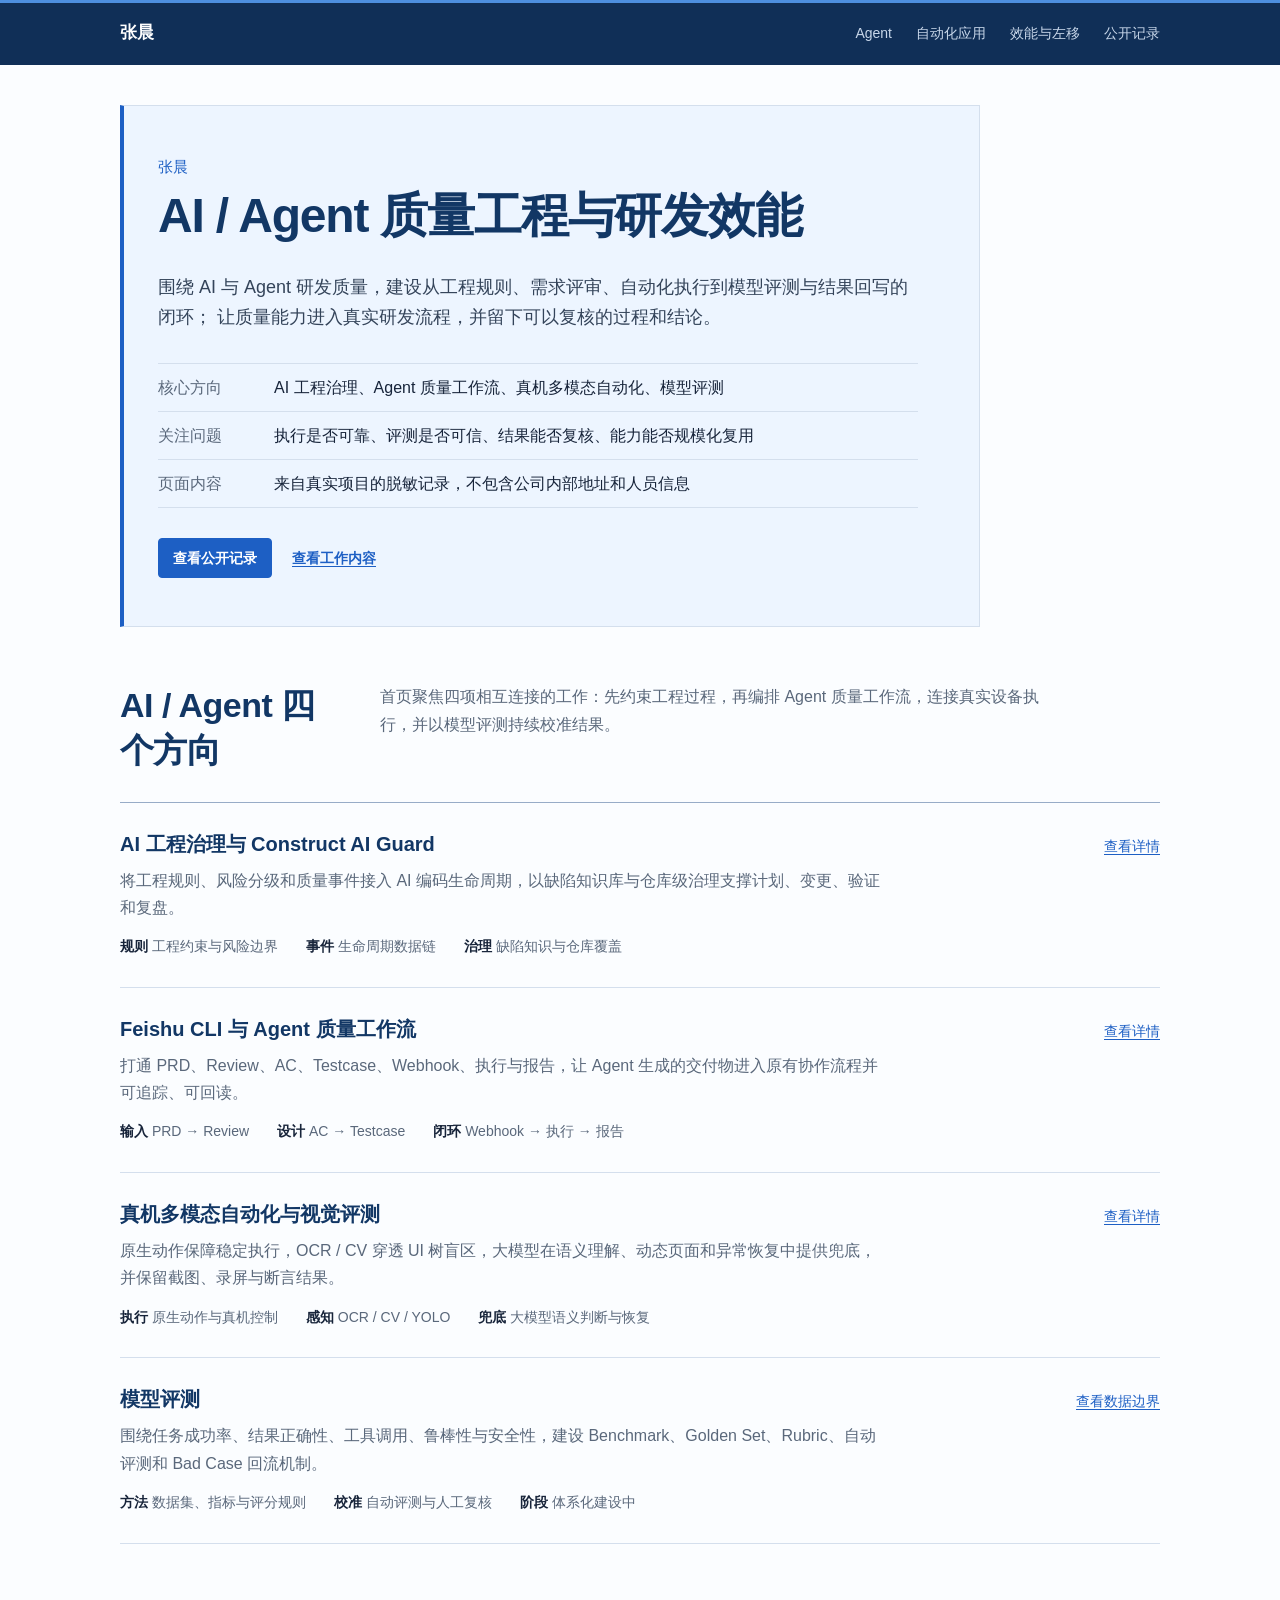
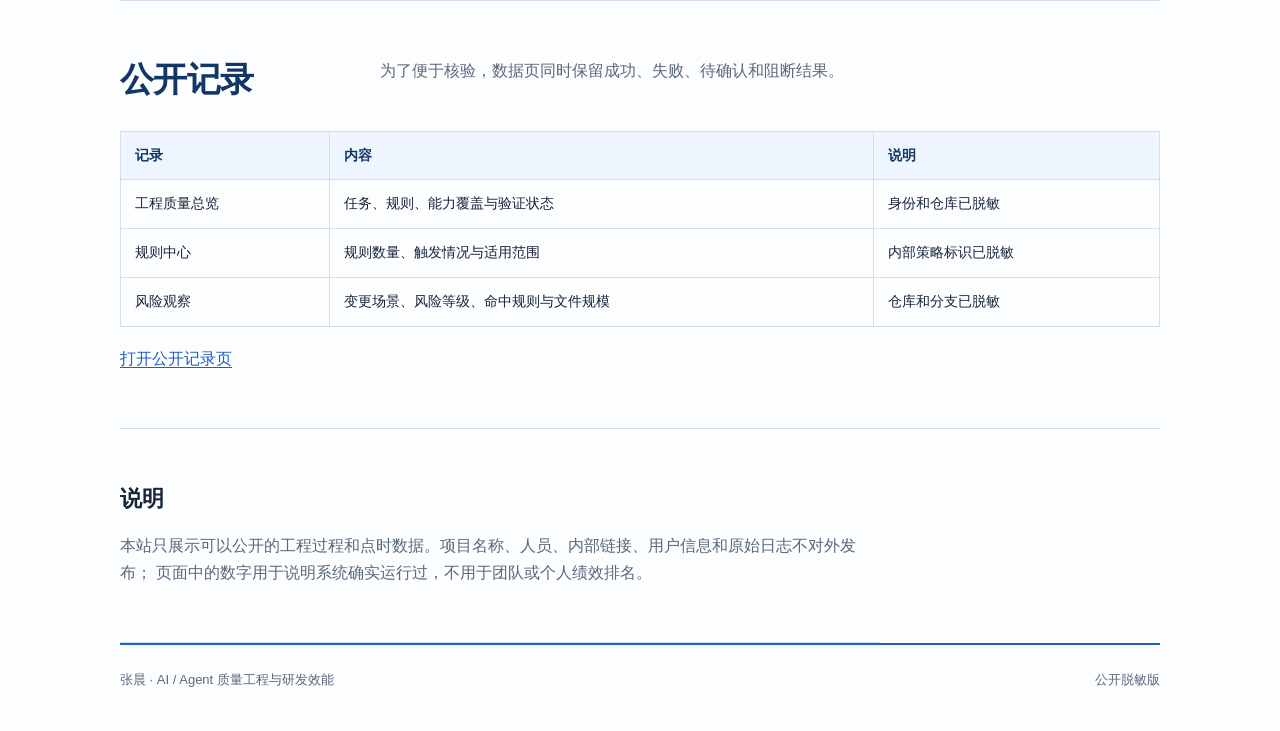
==== commit 161b0b8b: "Refine multi-channel automation positioning" ====
--- a/index.html
+++ b/index.html
@@ -28,7 +28,7 @@
       </button>
       <nav class="primary-nav" id="primary-nav" aria-label="主要导航" data-nav>
         <a href="/agent/">Agent</a>
-        <a href="/automation/">自动化</a>
+        <a href="/automation/">自动化应用</a>
         <a href="/efficiency/">效能与左移</a>
         <a href="/evidence/">公开记录</a>
       </nav>
--- a/styles.css
+++ b/styles.css
@@ -744,14 +744,18 @@
 
 .agent-architecture-hero {
   display: grid;
-  align-items: center;
+  grid-template-rows: max-content max-content;
+  align-content: start;
+  align-items: start;
+  row-gap: 24px;
   width: min(calc(100% - 32px), 1500px);
   min-width: 0;
-  min-height: calc(100vh - 64px);
-  min-height: calc(100svh - 64px);
+  min-height: 0;
   margin-inline: auto;
-  padding: 20px 0 30px;
-}
+  padding: clamp(44px, 5vh, 64px) 0 30px;
+}
+
+.agent-architecture-intro .section-heading { margin-bottom: 0; }
 
 .architecture-board-primary {
   width: 100%;
@@ -1345,6 +1349,173 @@
 .evidence-numbers span { color: var(--muted); font-size: 13px; }
 .evidence-note,
 .snapshot-boundary { padding: 12px 14px; border-left: 3px solid var(--accent); color: var(--muted); background: var(--surface); font-size: 13px; }
+
+.evidence-mechanism-grid {
+  display: grid;
+  grid-template-columns: repeat(3, minmax(0, 1fr));
+  gap: 14px;
+  margin: 26px 0 28px;
+}
+
+.evidence-mechanism-card {
+  display: flex;
+  flex-direction: column;
+  min-width: 0;
+  padding: 20px;
+  border: 1px solid var(--line);
+  border-top: 3px solid var(--accent);
+  background: var(--surface);
+}
+
+.evidence-mechanism-card .case-label {
+  margin: 0 0 8px;
+  color: var(--muted);
+  font-size: 12px;
+}
+
+.evidence-mechanism-card h3 {
+  margin: 0 0 10px;
+  color: var(--accent-deep);
+  font-size: 18px;
+}
+
+.evidence-mechanism-card > p:not(.case-label) {
+  margin: 0;
+  color: var(--muted);
+  font-size: 14px;
+}
+
+.evidence-mechanism-card .case-metrics { margin-top: auto; }
+.evidence-numbers.evidence-cost-numbers { grid-template-columns: repeat(3, minmax(0, 1fr)); }
+
+.generation-section {
+  padding-top: 52px;
+  padding-bottom: 52px;
+  border-top: 1px solid var(--line-strong);
+  border-bottom: 1px solid var(--line);
+}
+
+.generation-section .section-heading {
+  max-width: 900px;
+  margin-bottom: 28px;
+}
+
+.generation-section .section-heading h2 { text-wrap: balance; }
+
+.generation-source-grid {
+  display: grid;
+  grid-template-columns: repeat(3, minmax(0, 1fr));
+  gap: 12px;
+}
+
+.generation-source-card {
+  min-width: 0;
+  padding: 18px;
+  border: 1px solid var(--line);
+  border-top: 3px solid var(--accent);
+  background: #fff;
+}
+
+.generation-source-card > span {
+  display: block;
+  margin-bottom: 8px;
+  color: var(--accent);
+  font-size: 11px;
+  font-weight: 700;
+  letter-spacing: .03em;
+}
+
+.generation-source-card h3 {
+  margin-bottom: 8px;
+  color: var(--accent-deep);
+  font-size: 18px;
+}
+
+.generation-source-card p {
+  margin: 0;
+  color: var(--muted);
+  font-size: 13px;
+}
+
+.generation-flow {
+  display: grid;
+  grid-template-columns: repeat(4, minmax(0, 1fr));
+  gap: 1px;
+  margin: 14px 0 0;
+  padding: 1px;
+  background: var(--line);
+  list-style: none;
+}
+
+.generation-flow li {
+  min-width: 0;
+  min-height: 124px;
+  padding: 16px;
+  background: var(--surface);
+}
+
+.generation-flow li > span {
+  display: block;
+  margin-bottom: 8px;
+  color: var(--accent);
+  font-size: 11px;
+  font-weight: 700;
+}
+
+.generation-flow strong {
+  display: block;
+  color: var(--accent-deep);
+  font-size: 15px;
+}
+
+.generation-flow p {
+  margin: 5px 0 0;
+  color: var(--muted);
+  font-size: 12px;
+}
+
+.generation-flow code {
+  color: #294a72;
+  font-family: "SFMono-Regular", Consolas, "Liberation Mono", monospace;
+  font-size: 11px;
+}
+
+.generation-experiment {
+  display: grid;
+  grid-template-columns: 150px 210px minmax(0, 1fr);
+  gap: 12px 20px;
+  align-items: center;
+  margin-top: 14px;
+  padding: 14px 16px;
+  border: 1px dashed var(--line-strong);
+  background: #fff;
+}
+
+.generation-experiment > span {
+  color: var(--accent);
+  font-size: 11px;
+  font-weight: 700;
+}
+
+.generation-experiment > strong { color: var(--accent-deep); font-size: 14px; }
+.generation-experiment p { margin: 0; color: var(--muted); font-size: 12px; }
+.generation-experiment code { color: #294a72; font-family: "SFMono-Regular", Consolas, "Liberation Mono", monospace; font-size: 11px; }
+
+.generation-boundary {
+  margin: 16px 0 0;
+  padding: 12px 14px;
+  border-left: 3px solid var(--accent);
+  color: var(--muted);
+  background: var(--accent-soft);
+  font-size: 13px;
+}
+
+.evidence-links {
+  display: flex;
+  flex-wrap: wrap;
+  gap: 12px 28px;
+  margin-top: 20px;
+}
 
 .snapshot-grid {
   display: grid;
@@ -1443,6 +1614,8 @@
   .case-carousel-numbers { grid-template-columns: repeat(2, minmax(0, 1fr)); }
 
   .architecture-principles { grid-template-columns: 1fr; gap: 20px; }
+  .evidence-mechanism-grid { grid-template-columns: 1fr; }
+  .generation-flow { grid-template-columns: repeat(2, minmax(0, 1fr)); }
   .case-grid { gap: 28px; }
 }
 
@@ -1567,7 +1740,13 @@
   .snapshot-grid { grid-template-columns: 1fr; }
   .snapshot-card-wide { grid-column: auto; }
   .evidence-numbers { grid-template-columns: 1fr; }
+  .evidence-numbers.evidence-cost-numbers { grid-template-columns: 1fr; }
   .evidence-numbers.case-carousel-numbers { grid-template-columns: repeat(2, minmax(0, 1fr)); }
+  .generation-section { padding-top: 40px; padding-bottom: 40px; }
+  .generation-source-grid,
+  .generation-flow { grid-template-columns: 1fr; }
+  .generation-flow li { min-height: 0; }
+  .generation-experiment { grid-template-columns: 1fr; gap: 4px; }
 
   .case-carousel-toolbar { flex-wrap: wrap; gap: 8px 18px; padding-inline: 14px; }
   .case-carousel-tabs { flex: 1 1 auto; justify-content: space-between; gap: 18px; }
@@ -1585,6 +1764,7 @@
   .agent-architecture-hero {
     width: 100%;
     min-height: 0;
+    row-gap: 16px;
     padding: 12px 0 26px;
   }
 
